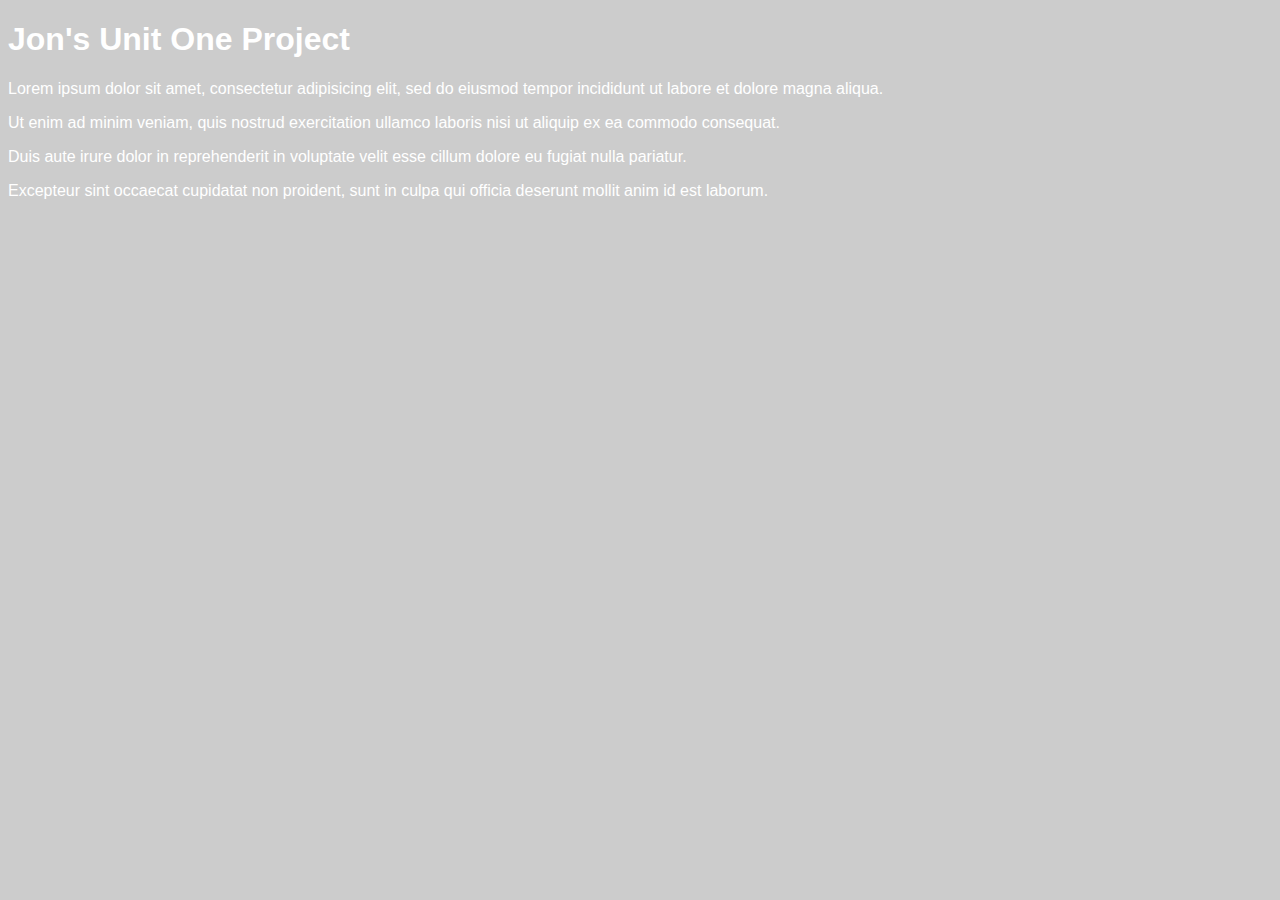
==== unit_1/index.html @ 75bc531a "Initial Upload" ====
<!DOCTYPE html>
<html>
	<head>
		<title>Jon Unit One Project</title>
		<link rel="stylesheet" type="text/css" href="css/style.css">
	</head>
	<body>
		<h1>Jon's Unit One Project</h1>
		<p>Lorem ipsum dolor sit amet, consectetur adipisicing elit, sed do eiusmod tempor incididunt ut labore et dolore magna aliqua.</p>

		<p>Ut enim ad minim veniam, quis nostrud exercitation ullamco laboris nisi ut aliquip ex ea commodo consequat.</p>

		<p>Duis aute irure dolor in reprehenderit in voluptate velit esse cillum dolore eu fugiat nulla pariatur.</p>

		<p>Excepteur sint occaecat cupidatat non proident, sunt in culpa qui officia deserunt mollit anim id est laborum.</p>
	</body>
</html>
---- unit_1/css/style.css ----
body {
	Color: white;
	background-color: #cccccc;
	font-family: Arial, sans-serif;
}
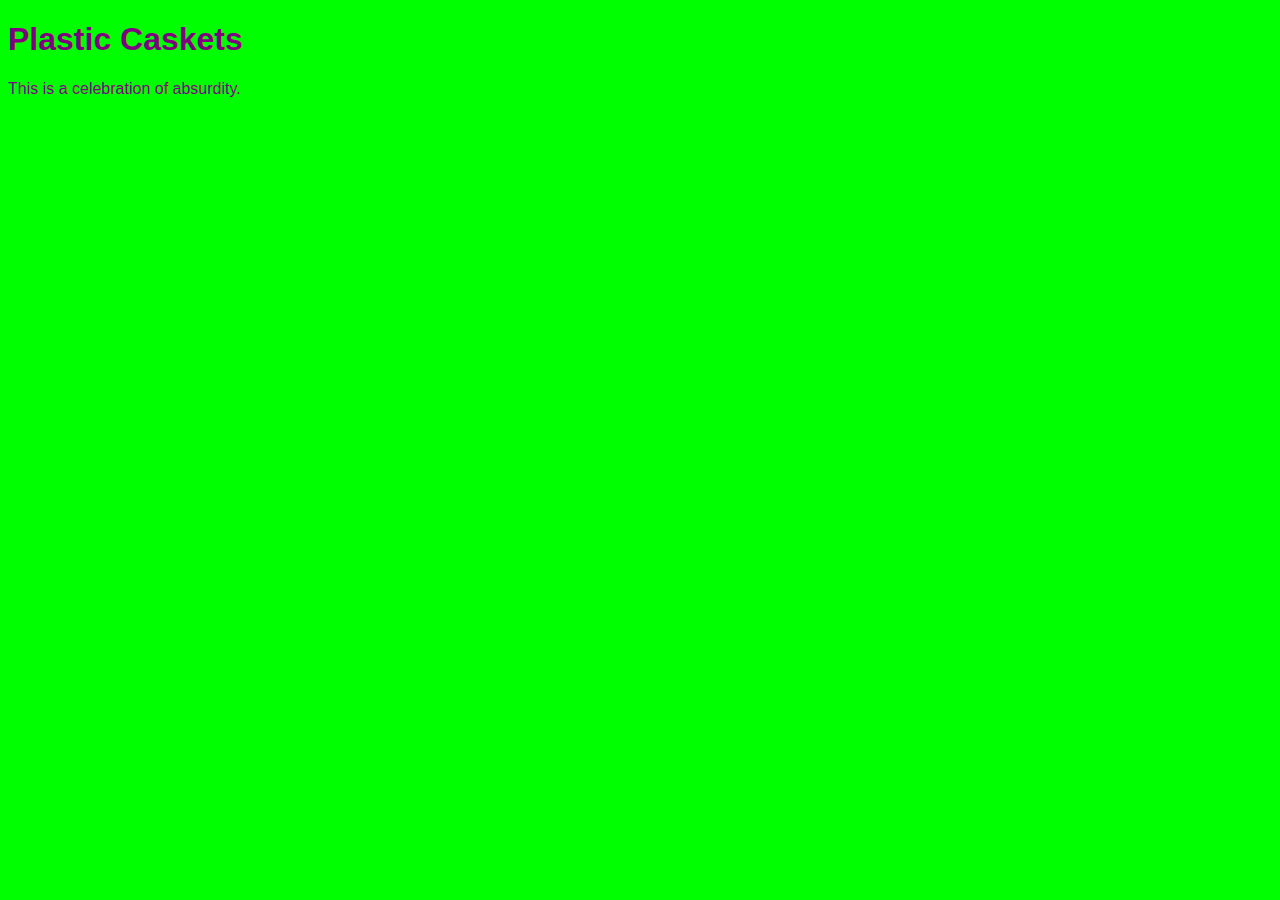
==== commit 81786cfe: "Project: Part1" ====
--- a/unit_1/index.html
+++ b/unit_1/index.html
@@ -1,17 +1,14 @@
 <!DOCTYPE html>
 <html>
+
 	<head>
-		<title>Jon Unit One Project</title>
+		<title>Plastic Caskets</title>
 		<link rel="stylesheet" type="text/css" href="css/style.css">
 	</head>
+
 	<body>
-		<h1>Jon's Unit One Project</h1>
-		<p>Lorem ipsum dolor sit amet, consectetur adipisicing elit, sed do eiusmod tempor incididunt ut labore et dolore magna aliqua.</p>
+		<h1>Plastic Caskets</h1>
+		<p>This is a celebration of absurdity.</p>
+	</body>
 
-		<p>Ut enim ad minim veniam, quis nostrud exercitation ullamco laboris nisi ut aliquip ex ea commodo consequat.</p>
-
-		<p>Duis aute irure dolor in reprehenderit in voluptate velit esse cillum dolore eu fugiat nulla pariatur.</p>
-
-		<p>Excepteur sint occaecat cupidatat non proident, sunt in culpa qui officia deserunt mollit anim id est laborum.</p>
-	</body>
 </html>--- a/unit_1/css/style.css
+++ b/unit_1/css/style.css
@@ -1,5 +1,8 @@
 body {
-	Color: white;
-	background-color: #cccccc;
-	font-family: Arial, sans-serif;
+	background-color: lime;
+	font-family: Arial, sans-serif;	
+}
+
+h1, p {
+	color: purple;
 }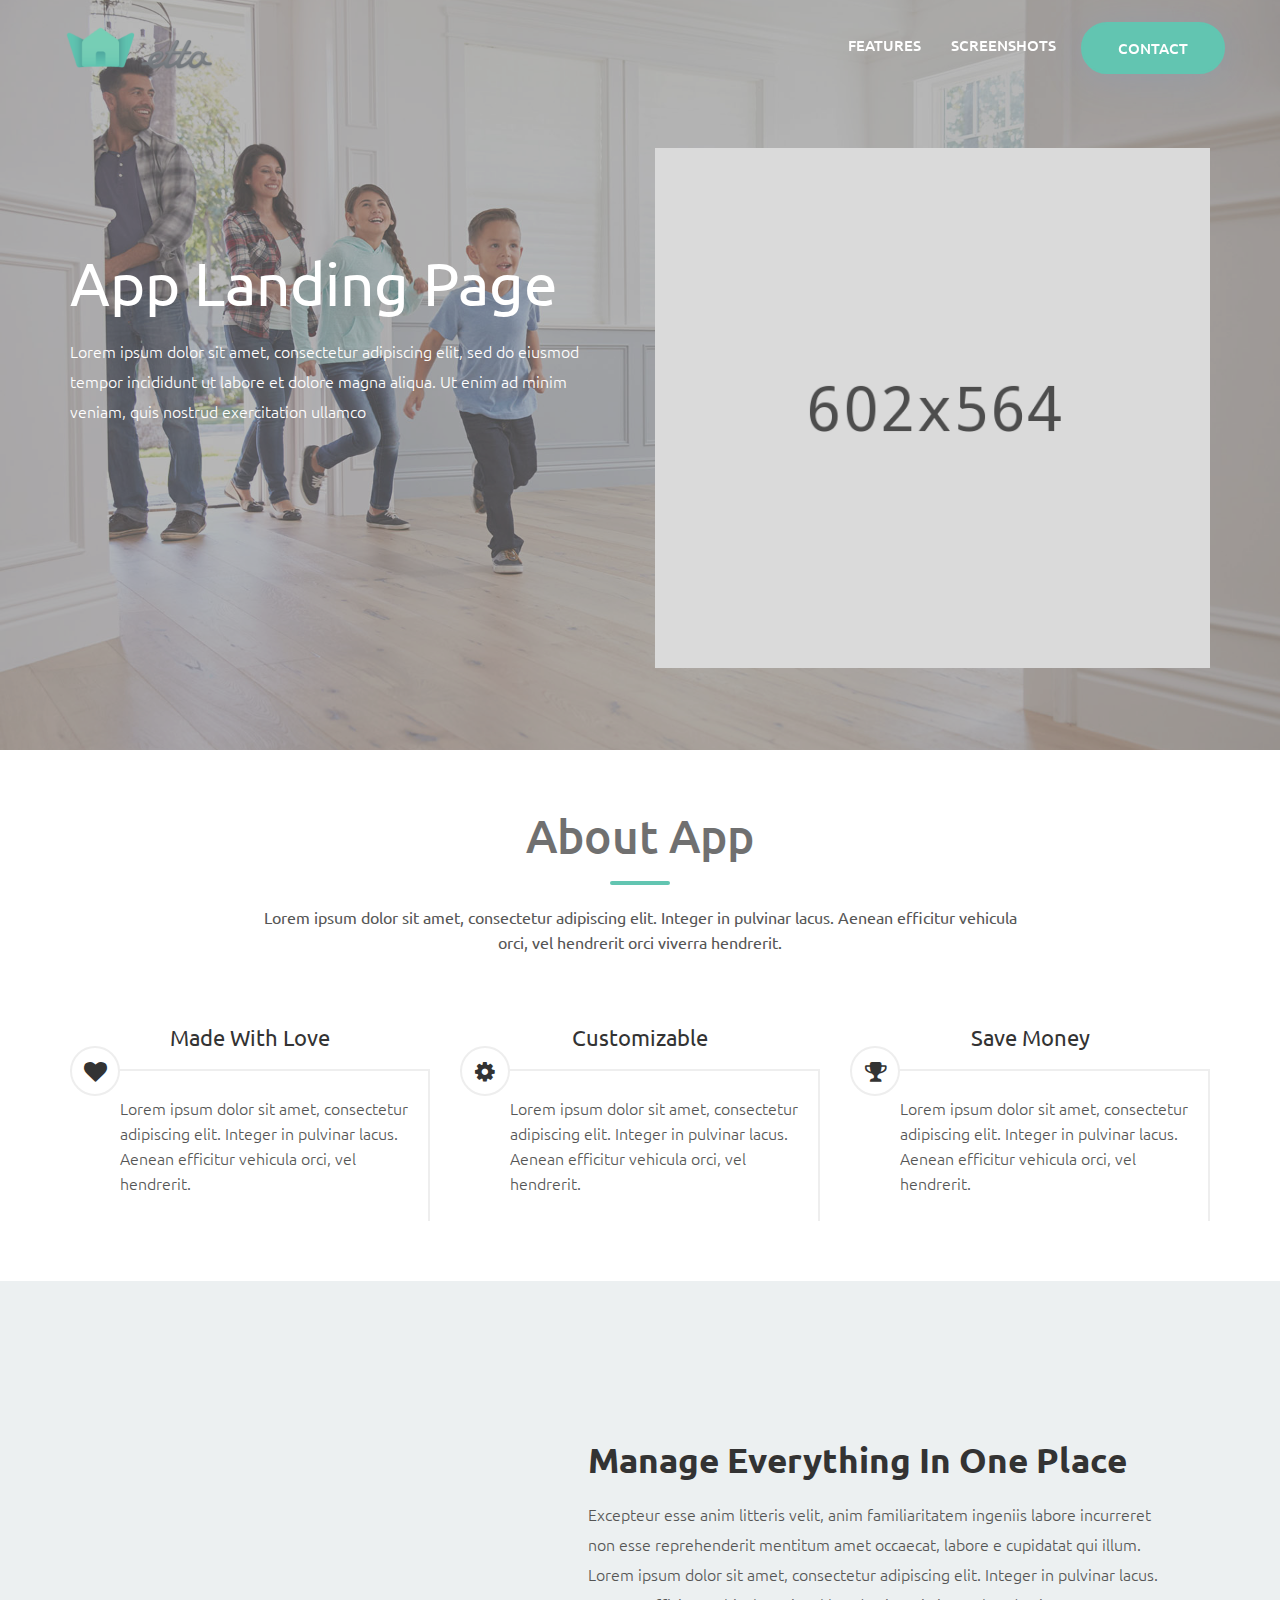
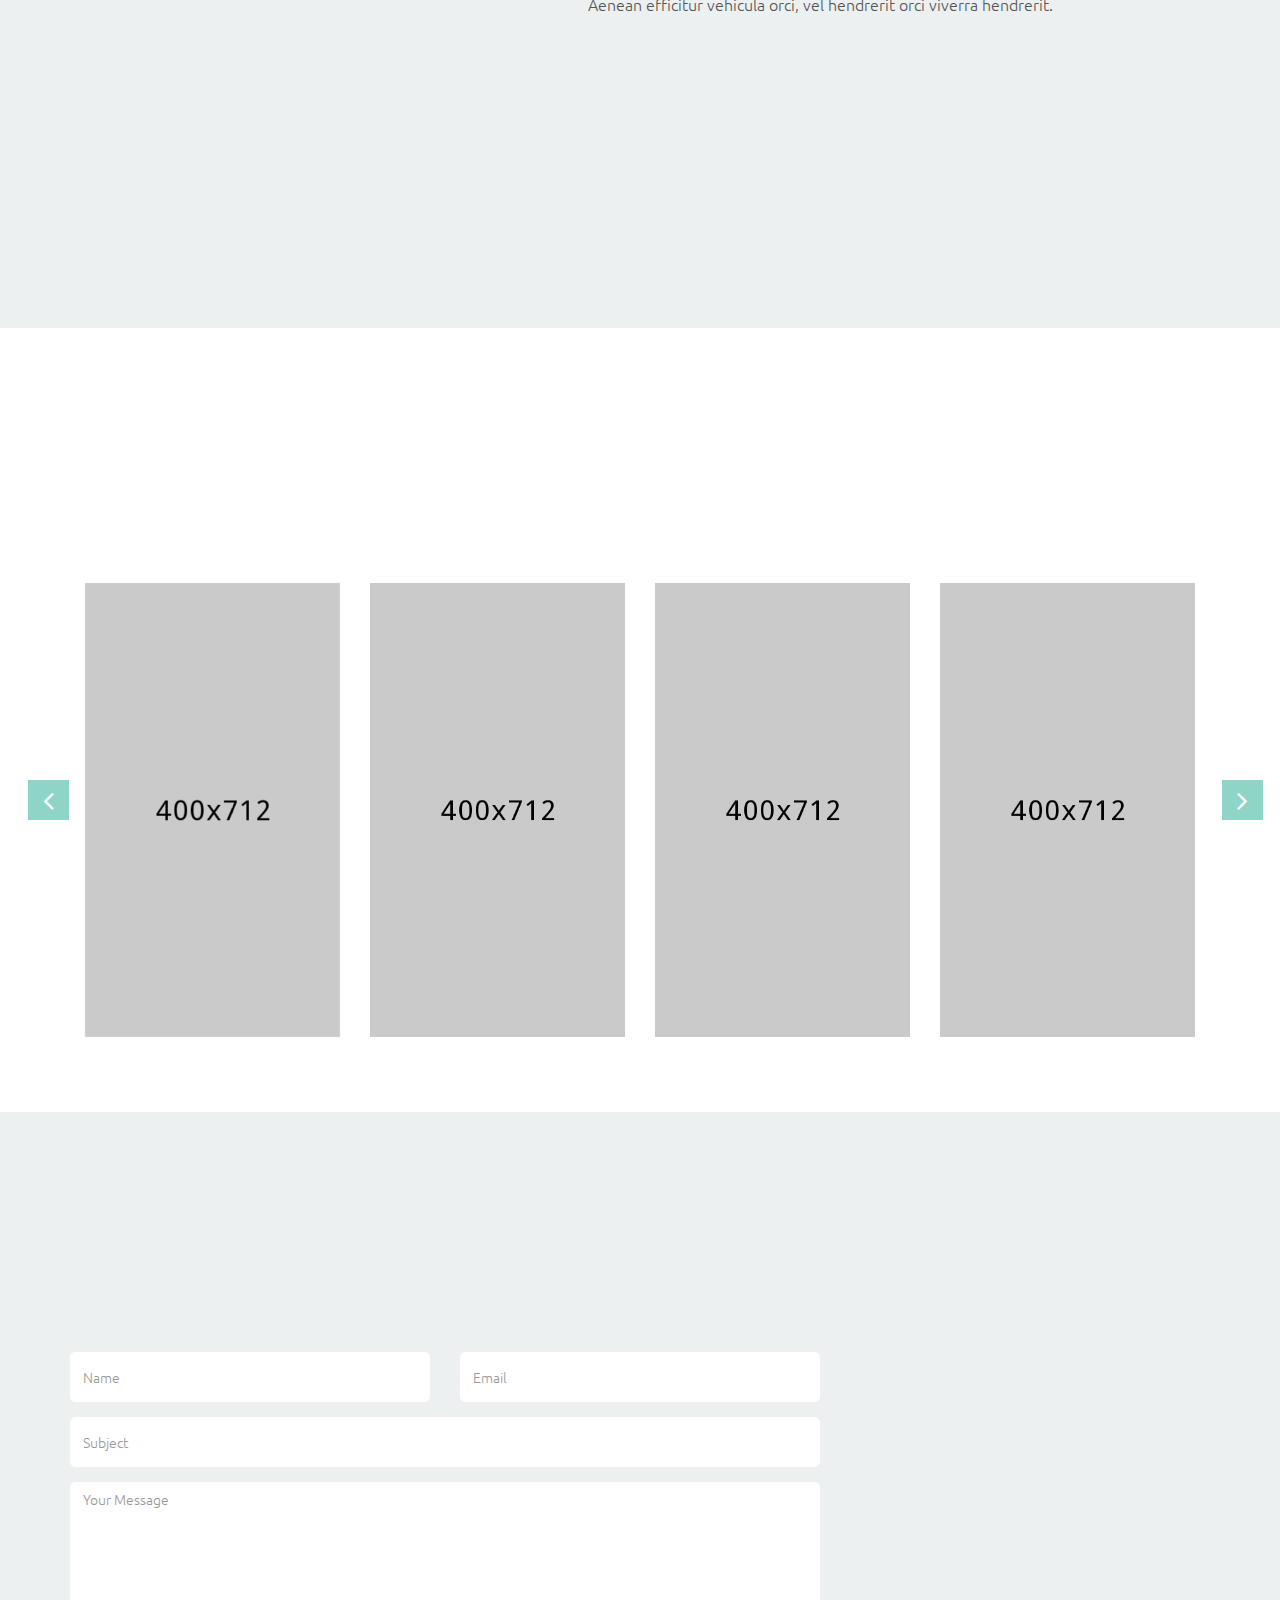
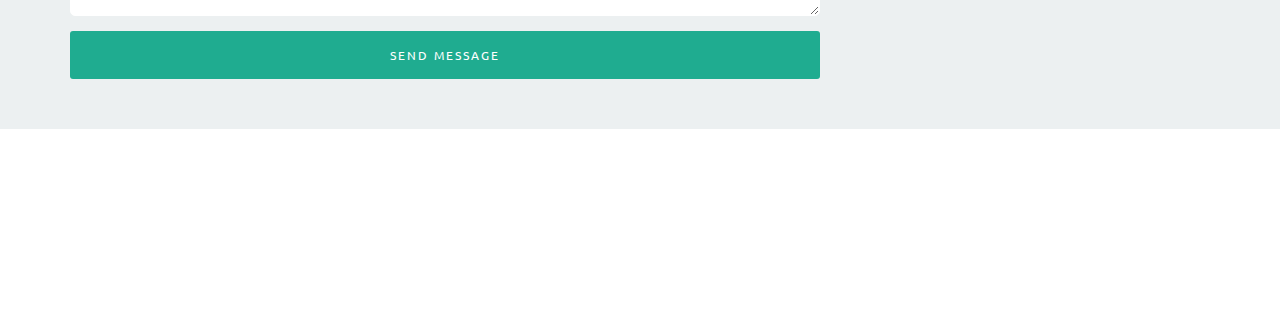
==== commit 45020257: "Etta Update to Unit 1" ====
--- a/unit_1/index.html
+++ b/unit_1/index.html
@@ -1,14 +1,280 @@
-<!DOCTYPE html>
-<html>
-
-	<head>
-		<title>Plastic Caskets</title>
-		<link rel="stylesheet" type="text/css" href="css/style.css">
-	</head>
-
-	<body>
-		<h1>Plastic Caskets</h1>
-		<p>This is a celebration of absurdity.</p>
-	</body>
-
+<!DOCTYPE html>
+<html lang="en">
+
+	<head>
+		<!-- Meta -->
+		<meta charset="utf-8">
+		<meta http-equiv="X-UA-Compatible" content="IE=edge">
+		<meta name="viewport" content="width=device-width, initial-scale=1"> 
+		<!-- The above 3 meta tags *must* come first in the head; any other head content must come *after* these tags -->
+		<!-- SITE TITLE -->
+		<title>Restart - Responsive App Landing Page</title>			
+		<!-- Latest Bootstrap min CSS -->
+		<link rel="stylesheet" href="assets/bootstrap/css/bootstrap.min.css">		
+		<!-- Google Font -->
+		<link href="https://fonts.googleapis.com/css?family=Ubuntu:400,400i,500,500i,700,700i" rel="stylesheet">
+		<!-- Font Awesome CSS -->
+		<link rel="stylesheet" href="assets/fonts/font-awesome.min.css">
+		<!--- owl carousel Css-->
+		<link rel="stylesheet" href="assets/owlcarousel/css/owl.carousel.css">
+		<link rel="stylesheet" href="assets/owlcarousel/css/owl.theme.css">	
+		<!-- MAGNIFIC CSS -->
+		<link rel="stylesheet" href="assets/css/magnific-popup.css">
+		<!-- animate CSS -->		
+		<link rel="stylesheet" href="assets/css/animate.css">
+		<!-- component CSS -->	
+		<link rel="stylesheet" href="assets/css/component.css">			
+		<!-- Style CSS -->
+		<link rel="stylesheet" href="assets/css/style.css">	
+		
+		<!-- HTML5 shim and Respond.js IE8 support of HTML5 elements and media queries -->
+		<!-- WARNING: Respond.js doesn't work if you view the page via file:// -->
+		<!--[if lt IE 9]>
+		  <script src="https://oss.maxcdn.com/html5shiv/3.7.2/html5shiv.min.js"></script>
+		  <script src="https://oss.maxcdn.com/respond/1.4.2/respond.min.js"></script>
+		<![endif]-->
+	</head>
+	
+    <body data-spy="scroll" data-offset="80">
+
+		<!-- START PRELOADER -->
+		<div class="preloader">
+			<div class="status">
+				<div class="status-mes"></div>
+			</div>
+		</div>
+		<!-- END PRELOADER -->
+		
+		<!-- START NAVBAR -->
+		<div class="navbar navbar-default navbar-fixed-top menu-top">
+			<div class="container">
+				<div class="navbar-header">
+					<button type="button" class="navbar-toggle" data-toggle="collapse" data-target=".navbar-collapse">
+						<span class="sr-only">Toggle navigation</span>
+						<span class="icon-bar"></span>
+						<span class="icon-bar"></span>
+						<span class="icon-bar"></span>
+					</button>
+					<a href="index.html" class="navbar-brand"><img src="assets/img/logo.png" alt="logo"></a>
+				</div>
+				<div class="navbar-collapse collapse">
+					<nav>
+						<ul class="nav navbar-nav navbar-right">
+							<li><a class="page-scroll" href="#feature">Features</a></li>						
+							<li><a class="page-scroll" href="#screenshots">Screenshots</a></li>												
+							<li><a class="page-scroll btn btn-default btn_download " href="#contact">Contact</a></li>
+						</ul>
+					</nav>
+				</div> 
+			</div><!--- END CONTAINER -->
+		</div> 
+		<!-- END NAVBAR -->	
+
+		<!-- START HOME -->
+		<section data-stellar-background-ratio="0.3" id="home" class="home_bg" style="background-image: url(assets/img/bg/home-bg1.png);  background-size:cover; background-position: center center">
+			<div class="container">
+				<div class="row">
+				 	<div class="col-md-6 col-sm-12 col-xs-12">
+						<div class="hero-text ">
+							<h2>App Landing Page </h2>
+							 <p>Lorem ipsum dolor sit amet, consectetur adipiscing elit, sed do eiusmod tempor incididunt ut labore et dolore magna aliqua. Ut enim ad minim veniam, quis nostrud exercitation ullamco</p>
+						</div> 
+					</div><!--- END COL -->
+					<div class="col-md-6 col-sm-12 col-xs-12 text-center">
+						<div class="hero-text-img">
+							<img src="assets/img/home-img.png" class="img-responsive" alt="" />
+						</div>
+				    </div><!--- END COL -->					
+				</div><!--- END ROW -->
+			</div><!--- END CONTAINER -->
+		</section>
+		<!-- END  HOME -->
+
+		<!-- START ABOUT -->
+		<section id="feature" class="about-content">
+			<div class="container">
+				<div class="row ">
+					<div class="section-title text-center wow zoomIn">
+						<h2>About App</h2>
+						<div class="line"></div>
+						<p class="about-title">Lorem ipsum dolor sit amet, consectetur adipiscing elit. Integer in pulvinar lacus. Aenean efficitur vehicula orci, vel hendrerit orci viverra hendrerit. </p>						
+					</div>
+					<div class="col-md-4 col-sm-4 col-xs-12">
+						<div class="aboutBox">
+							<h3 class="aboutBox-title">Made with Love</h3>
+							<div class="about-content">
+								<p class="box-description">
+									Lorem ipsum dolor sit amet, consectetur adipiscing elit. Integer in pulvinar lacus. Aenean efficitur vehicula orci, vel hendrerit. 
+								</p>
+								<div class="about-icon fa fa-heart"></div>
+							</div>
+						</div>
+					</div><!-- END COL-->
+					<div class="col-md-4 col-sm-4 col-xs-12">
+						<div class="aboutBox">
+							<h3 class="aboutBox-title">Customizable</h3>
+							<div class="about-content">
+								<p class="box-description">
+									Lorem ipsum dolor sit amet, consectetur adipiscing elit. Integer in pulvinar lacus. Aenean efficitur vehicula orci, vel hendrerit.
+								</p>
+								<div class="about-icon fa fa-cog"></div>
+							</div>
+						</div>
+					</div><!-- END COL-->
+					<div class="col-md-4 col-sm-4 col-xs-12">
+						<div class="aboutBox">
+							<h3 class="aboutBox-title">Save Money</h3>
+							<div class="about-content">
+								<p class="box-description">
+									Lorem ipsum dolor sit amet, consectetur adipiscing elit. Integer in pulvinar lacus. Aenean efficitur vehicula orci, vel hendrerit.
+								</p>
+								<div class="about-icon fa fa-trophy"></div>
+							</div>
+						</div>
+					</div><!-- END COL-->
+				</div><!-- END ROW-->
+			</div><!-- END CONTAINER-->
+		</section>
+		<!-- END ABOUT -->
+		
+		<!-- START FEATURED -->
+		<section class="feature section-padding ">
+			<div class="container">
+				<div class="row">
+					<div class="col-md-5 col-sm-5 col-xs-12 text-center">
+						<div class="single_feature_img">
+							<img class="img-responsive wow bounceIn" data-wow-delay=".6s" src="assets/img/feature-img.png" alt="">
+						</div>
+					</div><!-- END COL-->
+					<div class="col-md-7 col-sm-7 col-xs-12 no-padding">
+						<div class="single_feature">
+							<h1>Manage everything in one place</h1>
+							<p> Excepteur esse anim litteris velit, anim familiaritatem ingeniis labore incurreret non esse reprehenderit mentitum amet occaecat, labore e cupidatat qui illum. Lorem ipsum dolor sit amet, consectetur adipiscing elit. Integer in pulvinar lacus. Aenean efficitur vehicula orci, vel hendrerit orci viverra hendrerit.
+							</p>
+						</div>
+					</div><!-- END COL-->
+				</div><!-- END ROW-->
+			</div><!-- END CONTAINER-->
+		</section>
+		<!-- END FEATURED -->
+		
+		<!-- START APP SCREENSHOT  -->
+		<section id="screenshots" class="app-screenshot section-padding">
+			<div class="container">
+				<div class="row">
+					<div class="section-title text-center wow zoomIn">
+						<h2>Screenshots</h2>
+						<div class="line"></div>
+						<p>Our awesome app screenshot gallery here.</p>
+					</div>				
+					<div class="col-md-12">
+						<div class="s-slider">
+						  <div class="item"><img src="assets/img/screenshot/1.jpg" alt=""/></div>
+						  <div class="item"><img src="assets/img/screenshot/2.jpg" alt=""/></div>
+						  <div class="item"><img src="assets/img/screenshot/3.jpg" alt=""/></div>
+						  <div class="item"><img src="assets/img/screenshot/4.jpg" alt=""/></div>
+						  <div class="item"><img src="assets/img/screenshot/5.jpg" alt=""/></div>
+						  <div class="item"><img src="assets/img/screenshot/6.jpg" alt=""/></div>
+						  <div class="item"><img src="assets/img/screenshot/7.jpg" alt=""/></div>
+						  <div class="item"><img src="assets/img/screenshot/1.jpg" alt=""/></div>
+						</div>
+					</div><!--- END COL -->
+				</div><!--- END ROW -->			
+			</div><!--- END CONTAINER -->	
+		</section>
+		<!-- END APP SCREENSHOT -->
+		
+		<!-- START CONTACT FORM-->
+		<section id="contact" class="contact_area">
+			<div class="container">
+				<div class="row">
+					<div class="section-title text-center wow zoomIn">
+						<h2>Contact us</h2>
+						<div class="line"></div>
+						<p>If you have any question, get in touch here.</p>
+					</div>
+					<div class="col-md-8 col-sm-8 col-xs-12">
+						<div class="contact">
+							<form id="contact-form" method="post" enctype="multipart/form-data">
+								<div class="row">
+									<div class="form-group col-md-6">
+										<input type="text" name="name" class="form-control" id="first-name" placeholder="Name" required="required">
+									</div>
+									<div class="form-group col-md-6">
+										<input type="email" name="email" class="form-control" id="email" placeholder="Email" required="required">
+									</div>
+									<div class="form-group col-md-12">
+										<input type="text" name="subject" class="form-control" id="subject" placeholder="Subject" required="required">
+									</div>
+									<div class="form-group col-md-12">
+										<textarea rows="6" name="message" class="form-control" id="description" placeholder="Your Message" required="required"></textarea>
+									</div>
+									<div class="col-md-12">
+										<div class="actions">
+											<input type="submit" value="Send message" name="submit" id="submitButton" class="btn btn-lg btn-contact-bg" title="Submit Your Message!" />
+										</div>
+									</div>
+								</div>
+							</form>
+						</div>
+					</div><!--- END COL -->	
+					<div class="col-md-4 col-sm-4 col-xs-12">
+						<div class="contact_address">
+							<div class="single-address wow fadeInLeft">
+								<i class="fa fa-phone"></i>
+								<h4>Call Support</h4>
+								<p>(+1) 855 246 2717</p>
+							</div>
+							<div class="single-address wow fadeInLeft">
+								<i class="fa fa-envelope"></i>
+								<h4>Email Support</h4>
+								<p>support@commissionsinc.com</p>
+							</div>
+							
+							
+						</div>
+					</div><!-- END COL -->
+				</div><!--- END ROW -->				
+			</div><!--- END CONTAINER -->	
+		</section>
+		<!-- END CONTACT FORM -->
+		
+		<!-- START FOOTER -->
+		<div class="footer">
+			<div class="container">
+				<div class="row">					
+					<div class="col-md-12 col-sm-12 col-xs-12 text-center wow zoomIn">
+						<div class="footer_logo">
+							<a href="index.html"><img src="assets/img/logo.png" alt="logo"></a>
+						</div>
+						<div class="copyright">
+							<p>Copyright &copy; 2018 | CINC</p>
+						</div><!--- END FOOTER COPYRIGHT -->
+					</div><!--- END COL -->				
+				</div><!--- END ROW -->				
+			</div><!--- END CONTAINER -->
+		</div>
+		<!-- END FOOTER -->		
+		
+		<!-- Latest jQuery -->
+			<script src="assets/js/jquery-1.12.4.min.js"></script>
+		<!-- Latest compiled and minified Bootstrap -->
+			<script src="assets/bootstrap/js/bootstrap.min.js"></script>
+		<!-- modernizer JS -->		
+			<script src="assets/js/modernizr-2.8.3.min.js"></script>														
+		<!-- stellar js -->
+			<script src="assets/js/jquery.stellar.min.js"></script>				
+		<!-- owl-carousel min js  -->
+			<script src="assets/owlcarousel/js/owl.carousel.min.js"></script>
+		<!-- MAGNIFICANT JS -->
+			<script src="assets/js/jquery.magnific-popup.min.js"></script>	
+		<!-- scrolltopcontrol js -->
+			<script src="assets/js/scrolltopcontrol.js"></script>			
+		<!-- form-contact js -->
+			<script src="assets/js/form-contact.js"></script>	
+		<!-- WOW - Reveal Animations When You Scroll -->
+			<script src="assets/js/wow.min.js"></script>				
+		<!-- scripts js -->
+			<script src="assets/js/scripts.js"></script>
+    </body>
 </html>--- a/unit_1/assets/css/component.css
+++ b/unit_1/assets/css/component.css
@@ -0,0 +1,507 @@
+*,
+*:after,
+*:before {
+    -webkit-box-sizing: border-box;
+    -moz-box-sizing: border-box;
+    box-sizing: border-box;
+}
+
+body {
+    color: #fff;
+    font-family: 'Lato', Arial, sans-serif;
+    background: #d2d1d5;
+}
+
+.ms-wrapper {
+    position: relative;
+    margin: 0 auto 100px;
+    width: 100%;
+    max-width: 65em;
+    padding: 0 1em;
+}
+
+.ms-perspective {
+    position: relative;
+    margin: 0px auto;
+    width: 239.99952px;
+    height: 508px;
+    -webkit-perspective: 1200px;
+    -moz-perspective: 1200px;
+    perspective: 1200px;
+    -webkit-perspective-origin: 50% 0%;
+    -moz-perspective-origin: 50% 0%;
+    perspective-origin: 50% 0%;
+}
+
+.ms-device {
+    position: absolute;
+    width: 100%;
+    height: 100%;
+    -webkit-transition: -webkit-transform 0.7s ease-in-out;
+    -moz-transition: -moz-transform 0.7s ease-in-out;
+    transition: transform 0.7s ease-in-out;
+    -webkit-transform: rotateY(17deg) rotateX(10deg);
+    -moz-transform: rotateY(17deg) rotateX(10deg);
+    transform: rotateY(17deg) rotateX(10deg);
+}
+
+.ms-device,
+.ms-object,
+.ms-object > div,
+.ms-screens a {
+    -webkit-transform-style: preserve-3d;
+    -moz-transform-style: preserve-3d;
+    transform-style: preserve-3d;
+}
+
+.ms-object {
+    position: absolute;
+    width: 100%;
+    height: 100%;
+    -webkit-transition: -webkit-transform 0.4s;
+    -moz-transition: -moz-transform 0.4s;
+    transition: transform 0.4s;
+}
+
+.ms-object > div {
+    position: absolute;
+    display: block;
+    background: #f1f1f1;
+}
+
+.ms-front,
+.ms-back {
+    width: 239.99952px;
+    height: 508px;
+    border-radius: 34px;
+}
+
+.ms-top,
+.ms-bottom {
+    width: 30px;
+    height: 179.99952px;
+    -webkit-transform-origin: 50% 0;
+    -moz-transform-origin: 50% 0;
+    transform-origin: 50% 0;
+}
+
+.ms-left,
+.ms-right {
+    width: 30px;
+    height: 448px;
+}
+
+.ms-object .ms-front {
+    background: #f1f1f1 url(../images/iPhone5_front.png) no-repeat top left;
+    -webkit-background-size: 100% 100%;
+    -moz-background-size: 100% 100%;
+    background-size: 100% 100%;
+}
+
+.ms-front {
+    -webkit-transform: rotateY(0deg) translateZ(15px);
+    -moz-transform: rotateY(0deg) translateZ(15px);
+    transform: rotateY(0deg) translateZ(15px);
+}
+
+.ms-back {
+    -webkit-transform: rotateX(180deg) translateZ(15px);
+    -moz-transform: rotateX(180deg) translateZ(15px);
+    transform: rotateX(180deg) translateZ(15px);
+}
+
+.ms-right {
+    -webkit-transform: translateY(30px) rotateY(90deg) translateZ(224.99952px);
+    -moz-transform: translateY(30px) rotateY(90deg) translateZ(224.99952px);
+    transform: translateY(30px) rotateY(90deg) translateZ(224.99952px);
+}
+
+.ms-left {
+    -webkit-transform: translateY(30px) rotateY(-90deg) translateZ(15px);
+    -moz-transform: translateY(30px) rotateY(-90deg) translateZ(15px);
+    transform: translateY(30px) rotateY(-90deg) translateZ(15px);
+}
+
+.ms-top {
+    -webkit-transform: rotateZ(-90deg) translateY(15px) rotateY(90deg);
+    -moz-transform: rotateZ(-90deg) translateY(15px) rotateY(90deg);
+    transform: rotateZ(-90deg) translateY(15px) rotateY(90deg);
+}
+
+.ms-bottom {
+    -webkit-transform: rotateZ(-90deg) translateY(15px) rotateY(-90deg) translateZ(508px);
+    -moz-transform: rotateZ(-90deg) translateY(15px) rotateY(-90deg) translateZ(508px);
+    transform: rotateZ(-90deg) translateY(15px) rotateY(-90deg) translateZ(508px);
+}
+
+.ms-side:before,
+.ms-side:after {
+    position: absolute;
+    top: -25px;
+    left: 0;
+    width: 30px;
+    height: 23px;
+    background: #f1f1f1;
+    background: -webkitlinear-gradient(bottom, #f1f1f1 0%, #f5f5f5 100%);
+    background: -moz-linear-gradient(bottom, #f1f1f1 0%, #f5f5f5 100%);
+    background: linear-gradient(to top, #f1f1f1 0%, #f5f5f5 100%);
+    content: "";
+    -webkit-transform: rotateX(22.5deg) translateZ(-7px);
+    -moz-transform: rotateX(22.5deg) translateZ(-7px);
+    transform: rotateX(22.5deg) translateZ(-7px);
+}
+
+.ms-side:after {
+    top: 100%;
+    background: -webkit-linear-gradient(top, #f1f1f1 0%, #f5f5f5 100%);
+    background: -moz-linear-gradient(top, #f1f1f1 0%, #f5f5f5 100%);
+    background: linear-gradient(to bottom, #f1f1f1 0%, #f5f5f5 100%);
+    -webkit-transform: rotateX(-22.5deg) translateZ(-7px);
+    -moz-transform: rotateX(-22.5deg) translateZ(-7px);
+    transform: rotateX(-22.5deg) translateZ(-7px);
+}
+
+/* Screens */
+
+.ms-screens a {
+    -webkit-backface-visibility: hidden;
+    -moz-backface-visibility: hidden;
+    backface-visibility: hidden;
+}
+
+.ms-screens > a {
+    position: absolute;
+    width: 203.99959px;
+    height: 362.0008px;
+    top: 72.9996px;
+    left: 17.99996px;
+    outline: none;
+    display: block;
+    cursor: pointer;
+    opacity: 1;
+    -webkit-transition: -webkit-transform 0.7s, opacity 0.4s;
+    transition: -moz-transform 0.7s, opacity 0.4s;
+    transition: transform 0.7s, opacity 0.4s;
+    -webkit-transform: translateZ(16px);
+    -moz-transform: translateZ(16px);
+    transform: translateZ(16px);
+}
+
+.ms-screens > a::after {
+    content: '';
+    position: absolute;
+    width: 100%;
+    height: 100%;
+    background: rgba(0, 0, 0, 0.3);
+    opacity: 0;
+    -webkit-transition: opacity 0.3s;
+    -moz-transition: opacity 0.3s;
+    transition: opacity 0.3s;
+}
+
+.ms-label {
+    border: 3px solid #fff;
+    color: #fff;
+    position: absolute;
+    left: 100%;
+    margin-left: 18px;
+    width: 200px;
+    padding: 10px;
+    opacity: 0;
+    -webkit-transform: rotateX(0deg);
+    -moz-transform: rotateX(0deg);
+    transform: rotateX(0deg);
+    -webkit-transition: opacity 0.7s, -webkit-transform 0.7s;
+    -moz-transition: opacity 0.7s, -moz-transform 0.7s;
+    transition: opacity 0.7s, transform 0.7s;
+}
+
+.ms-screens > a:hover .ms-label {
+    border-color: #687fa7;
+    color: #687fa7;
+}
+
+.ms-label::after {
+    right: 100%;
+    border: solid transparent;
+    content: '';
+    height: 0;
+    width: 0;
+    position: absolute;
+    pointer-events: none;
+    border-color: transparent;
+    border-right-color: #d9382e;
+    border-width: 16px;
+    top: 50%;
+    margin-top: -16px;
+}
+
+.ms-label::after,
+.ms-label::before {
+    right: 100%;
+    border: solid transparent;
+    content: " ";
+    height: 0;
+    width: 0;
+    position: absolute;
+    pointer-events: none;
+}
+
+.ms-label::after {
+    border-color: transparent;
+    border-right-color: #d2d1d5;
+    border-width: 12px;
+    top: 50%;
+    margin-top: -12px;
+}
+
+.ms-label::before {
+    border-color: transparent;
+    border-right-color: #fff;
+    border-width: 16px;
+    top: 50%;
+    margin-top: -16px;
+}
+
+.ms-screens > a:hover .ms-label::before {
+    border-right-color: #687fa7
+}
+
+.ms-wrapper button {
+background: transparent none repeat scroll 0 0;
+border: 3px solid #f1f1f1;
+color: #333;
+font-size: 16px;
+font-weight: 700;
+left: 1em;
+letter-spacing: 1px;
+padding: 10px 20px;
+position: absolute;
+text-transform: uppercase;
+top: 1em;
+}
+
+.ms-wrapper button:hover {
+    border-color: #ff5f83;
+    color: #ff5f83;
+}
+
+/* class applied to rotate phone (common effects) */
+.ms-view-layers .ms-screens .ms-screen-1 {
+    -webkit-transform: translateZ(65px);
+    -moz-transform: translateZ(65px);
+    transform: translateZ(65px);
+    -webkit-transition-delay: 0.7s;
+    -moz-transition-delay: 0.7s;
+    transition-delay: 0.7s;
+    opacity: 0.9;
+}
+
+.ms-view-layers .ms-screens .ms-screen-2 {
+    -webkit-transform: translateZ(115px);
+    -moz-transform: translateZ(115px);
+    transform: translateZ(115px);
+    -webkit-transition-delay: 0.6s;
+    -moz-transition-delay: 0.6s;
+    transition-delay: 0.6s;
+    opacity: 0.9;
+}
+
+.ms-view-layers .ms-screens .ms-screen-3 {
+    -webkit-transform: translateZ(165px);
+    -moz-transform: translateZ(165px);
+    transform: translateZ(165px);
+    -webkit-transition-delay: 0.5s;
+    -moz-transition-delay: 0.5s;
+    transition-delay: 0.5s;
+    opacity: 0.9;
+}
+
+.ms-view-layers .ms-screens .ms-screen-4 {
+    -webkit-transform: translateZ(215px);
+    -moz-transform: translateZ(215px);
+    transform: translateZ(215px);
+    -webkit-transition-delay: 0.4s;
+    -moz-transition-delay: 0.4s;
+    transition-delay: 0.4s;
+    opacity: 0.9;
+}
+
+.ms-view-layers .ms-screens .ms-screen-5 {
+    -webkit-transform: translateZ(265px);
+    -moz-transform: translateZ(265px);
+    transform: translateZ(265px);
+    -webkit-transition-delay: 0.3s;
+    -moz-transition-delay: 0.3s;
+    transition-delay: 0.3s;
+    opacity: 0.9;
+}
+
+.ms-view-layers .ms-screens > a:hover::after {
+    opacity: 1
+}
+
+.ms-view-layers .ms-label {
+    opacity: 1;
+    -webkit-transform: rotateX(-90deg);
+    -moz-transform: rotateX(-90deg);
+    transform: rotateX(-90deg);
+}
+
+.ms-view-layers .ms-screen-1 .ms-label {
+    -webkit-transition-delay: 1.1s;
+    -moz-transition-delay: 1.1s;
+    transition-delay: 1.1s;
+}
+
+.ms-view-layers .ms-screen-2 .ms-label {
+    -webkit-transition-delay: 1s;
+    -moz-transition-delay: 1s;
+    transition-delay: 1s;
+}
+
+.ms-view-layers .ms-screen-3 .ms-label {
+    -webkit-transition-delay: 0.9s;
+    -moz-transition-delay: 0.9s;
+    transition-delay: 0.9s;
+}
+
+.ms-view-layers .ms-screen-4 .ms-label {
+    -webkit-transition-delay: 0.8s;
+    -moz-transition-delay: 0.8s;
+    transition-delay: 0.8s;
+}
+
+.ms-view-layers .ms-screen-5 .ms-label {
+    -webkit-transition-delay: 0.7s;
+    -moz-transition-delay: 0.7s;
+    transition-delay: 0.7s;
+}
+
+/* Effect 1 */
+.ms-effect-1.ms-view-layers .ms-device {
+    -webkit-transform: rotateY(50deg) rotateX(20deg) translateZ(-15px) translateZ(-224px);
+    -moz-transform: rotateY(50deg) rotateX(20deg) translateZ(-15px) translateZ(-224px);
+    transform: rotateY(50deg) rotateX(20deg) translateZ(-15px) translateZ(-224px);
+}
+
+.ms-effect-1 .ms-screens .ms-screen-1 {
+    background: url("../images/screen1_1.png") no-repeat center center
+}
+
+.ms-effect-1 .ms-screens .ms-screen-2 {
+    background: url("../images/screen1_2.png") no-repeat center center
+}
+
+.ms-effect-1 .ms-screens .ms-screen-3 {
+    background: url("../images/screen1_3.png") no-repeat center center
+}
+
+.ms-effect-1 .ms-screens .ms-screen-4 {
+    background: url("../images/screen1_4.png") no-repeat center center
+}
+
+.ms-effect-1 .ms-screens .ms-screen-5 {
+    background: url("../images/screen1_5.png") no-repeat center center
+}
+
+.ms-effect-1.ms-view-layers .ms-screens .ms-screen-1 {
+    -webkit-transform: translateZ(85px);
+    -moz-transform: translateZ(85px);
+    transform: translateZ(85px);
+}
+
+.ms-effect-1.ms-view-layers .ms-screens .ms-screen-2 {
+    -webkit-transform: translateZ(155px);
+    -moz-transform: translateZ(155px);
+    transform: translateZ(155px);
+}
+
+.ms-effect-1.ms-view-layers .ms-screens .ms-screen-3 {
+    -webkit-transform: translateZ(225px);
+    -moz-transform: translateZ(225px);
+    transform: translateZ(225px);
+}
+
+.ms-effect-1.ms-view-layers .ms-screens .ms-screen-4 {
+    -webkit-transform: translateZ(295px);
+    -moz-transform: translateZ(295px);
+    transform: translateZ(295px);
+}
+
+.ms-effect-1.ms-view-layers .ms-screens .ms-screen-5 {
+    -webkit-transform: translateZ(365px);
+    -moz-transform: translateZ(365px);
+    transform: translateZ(365px);
+}
+
+/* Effect 2 */
+.ms-effect-2 .ms-device {
+    -webkit-transform: rotateY(-17deg) rotateX(10deg);
+    -moz-transform: rotateY(-17deg) rotateX(10deg);
+    transform: rotateY(-17deg) rotateX(10deg);
+}
+
+.ms-effect-2.ms-view-layers .ms-device {
+    -webkit-transform: rotateX(90deg) rotateZ(-140deg) translateZ(-15px) translateZ(-97px);
+    -moz-transform: rotateX(90deg) rotateZ(-140deg) translateZ(-15px) translateZ(-97px);
+    transform: rotateX(90deg) rotateZ(-140deg) translateZ(-15px) translateZ(-97px);
+}
+
+.ms-effect-2 .ms-screens .ms-screen-1 {
+    background: url("../images/screen2_1.png") no-repeat center center
+}
+
+.ms-effect-2 .ms-screens .ms-screen-2 {
+    background: url("../images/screen2_2.png") no-repeat center center
+}
+
+.ms-effect-2 .ms-screens .ms-screen-3 {
+    background: url("../images/screen2_3.png") no-repeat center center
+}
+
+.ms-effect-2 .ms-screens .ms-screen-4 {
+    background: url("../images/screen2_4.png") no-repeat center center
+}
+
+.ms-effect-2 .ms-screens .ms-screen-5 {
+    background: url("../images/screen2_5.png") no-repeat center center
+}
+
+/* Effect 3 */
+.ms-effect-3.ms-view-layers .ms-device {
+    -webkit-transform: rotateY(-30deg) rotateX(90deg) translateZ(-15px) translateZ(-97px);
+    -moz-transform: rotateY(-30deg) rotateX(90deg) translateZ(-15px) translateZ(-97px);
+    transform: rotateY(-30deg) rotateX(90deg) translateZ(-15px) translateZ(-97px);
+}
+
+.ms-effect-3 .ms-screens .ms-screen-1 {
+    background: url("../images/screen1_1.png") no-repeat center center
+}
+
+.ms-effect-3 .ms-screens .ms-screen-2 {
+    background: url("../images/screen1_2.png") no-repeat center center
+}
+
+.ms-effect-3 .ms-screens .ms-screen-3 {
+    background: url("../images/screen1_3.png") no-repeat center center
+}
+
+.ms-effect-3 .ms-screens .ms-screen-4 {
+    background: url("../images/screen1_4.png") no-repeat center center
+}
+
+.ms-effect-3 .ms-screens .ms-screen-5 {
+    background: url("../images/screen1_5.png") no-repeat center center
+}
+
+@media screen and (max-width: 560px) { 
+  .ms-wrapper button {
+      position: relative;
+      margin: 0 auto;
+      left: auto;
+      top: auto;
+      display: block;
+      margin-bottom: 30px;
+  }
+}
--- a/unit_1/assets/css/style.css
+++ b/unit_1/assets/css/style.css
@@ -0,0 +1,1568 @@
+/*=============================================================
+    CSS INDEX
+    =============================
+    01. GENERAL STYLE (body, link color, section-title, preloader btn, overlay, section-padding etc)
+    02. BOOTSTRAP NAVIGATION OVERRIDES
+    03. START HOME DESIGN
+    04. START ABOUT US DESIGN
+    05. START FEATURE DESIGN
+    06. START AMAZING FEATURES DESIGN
+    07. START HOW IT WORKS DESIGN
+    08. START APP SCREENSHOT DESIGN
+    09. START OWN VIDEO DESIGN
+    10. START PRICING DESIGN
+    11. START TESTIMONIAL DESIGN
+    12. START DOWNLOAD DESIGN
+    13. START CUNTING DESIGN
+    14. START NEWSSITE DESIGN
+    15. START NEWSLETTER DESIGN
+    16. START CONTACT FORM & CONTACT ADDRESS DESIGN
+    17. START FOOTER DESIGN
+ *=============================================================*/
+  
+/*==========================*
+  01.START GENERAL STYLE
+ *=========================*/
+body {
+color: #555;
+font-family: 'Ubuntu', sans-serif;
+font-size: 16px;
+font-weight: 300;
+line-height: 30px;
+background:#fff;
+overflow-x:hidden;
+}
+html,
+body { height: 100% }
+h1,
+h2,
+h3,
+h4,
+h5,
+h6 {
+  letter-spacing: 0px;
+  margin-top: 0px; 
+  color: #333;
+  font-weight: 400;
+}
+a {
+text-decoration: none;
+transition: all 0.2s ease 0s;
+}
+a:hover {
+    color: #fff;
+    text-decoration: none;
+}
+a:focus {
+    outline: none;
+    text-decoration: none;
+}
+p {
+    margin-bottom: 0;
+}
+ul,
+li {
+    margin: 0;
+    padding: 0;
+}
+
+::-webkit-input-placeholder {
+  font-weight: 300;
+  font-family: 'Ubuntu', sans-serif; }
+
+:-moz-placeholder {
+  font-weight: 300;
+  font-family: 'Ubuntu', sans-serif; }
+
+::-moz-placeholder {
+  font-weight: 300;
+  font-family: 'Ubuntu', sans-serif; }
+
+:-ms-input-placeholder {
+  font-weight: 300;
+  font-family: 'Ubuntu', sans-serif; }
+fieldset {
+    border: 0 none;
+    margin: 0 auto;
+    padding: 0;
+}
+/*START PRELOADER DESIGN*/
+.preloader {
+    background: #fff;
+    bottom: 0;
+    left: 0;
+    position: fixed;
+    right: 0;
+    top: 0;
+    z-index: 99999;
+}
+
+.status-mes {
+    width: 80px;
+    height: 80px;
+    position: absolute;
+    top: 50%;
+    left: 50%;
+    margin: -40px 0 0 -40px;
+    font-size: 10px;
+    text-indent: -12345px;
+    border-top: 5px solid rgba(0, 0, 0, 0.08);
+    border-right: 5px solid rgba(0, 0, 0, 0.08);
+    border-bottom: 5px solid rgba(0, 0, 0, 0.08);
+    border-left: 5px solid #1fac90;
+    border-radius: 50%;
+    -webkit-animation: spinner 700ms infinite linear;
+    animation: spinner 700ms infinite linear;
+    z-index: 10000;
+}
+/*END PRELOADER DESIGN*/
+
+@-webkit-keyframes spinner {
+    0% {
+        -webkit-transform: rotate(0deg);
+        transform: rotate(0deg);
+    }
+    100% {
+        -webkit-transform: rotate(360deg);
+        transform: rotate(360deg);
+    }
+}
+
+@keyframes spinner {
+    0% {
+        -webkit-transform: rotate(0deg);
+        transform: rotate(0deg);
+    }
+    100% {
+        -webkit-transform: rotate(360deg);
+        transform: rotate(360deg);
+    }
+}
+.section-padding { padding: 60px 0 }
+.no-padding { padding: 0 }
+
+/* BTN START */
+.btn {
+background: #1fac90 none repeat scroll 0 0;
+border-radius: 5px;
+color: #fff;
+padding: 12px 35px;
+text-transform: capitalize;
+}
+.btn:hover{
+background: #333 none repeat scroll 0 0;
+color:#fff;
+}
+/* BTN END */
+
+/*START SCROLL TO TOP*/
+.topcontrol {
+background: #1fac90 none repeat scroll 0 0;
+border-radius: 30px;
+bottom: 5px;
+box-shadow: 0 1px 10px 0 rgba(0, 0, 0, 0.2);
+color: #fff;
+cursor: pointer;
+font-size: 30px;
+height: 50px;
+line-height: 47px;
+opacity: 1;
+position: fixed;
+right: 5px;
+text-align: center;
+transition: all 0.2s ease 0s;
+width: 50px;
+}
+.topcontrol:hover {
+    background: #333;
+    color: #fff;
+}
+/*END SCROLL TO TOP*/
+
+/*START SECTION TITLE DESIGN*/
+.section-title { margin-bottom: 60px }
+.section-title  h2 {
+font-size: 46px;
+font-weight: 500;
+margin-bottom: 0;
+margin-top: 0;
+position: relative;
+text-transform: capitalize;
+}
+.section-title p {
+font-weight: 400;
+line-height: 25px;
+position: relative;
+}
+.line{
+background: #1fac90 none repeat scroll 0 0;
+border-radius: 2px;
+display: block;
+height: 4px;
+margin: 20px auto;
+width: 60px;
+}
+@media only screen and (max-width:480px) { 
+.section-title  p{padding:0 15px}
+}
+/*END SECTION TITLE DESIGN*/
+/*==========================*
+  01.END GENERAL STYLE
+ *=========================*/
+
+/*==========================================*
+  02.START BOOTSTRAP NAVIGATION OVERRIDES
+ *==========================================*/
+.navbar-default {
+    border: none;
+    border-radius: 0;
+    margin-bottom: 0;
+    width: 100%;
+    padding: 20px 0;
+    background: none;
+    transition: all 0.4s ease-in-out;
+    -webkit-transition: all 0.4s ease-in-out;
+    -moz-transition: all 0.4s ease-in-out;
+    -o-transition: all 0.4s ease-in-out;
+    -ms-transition: all 0.4s ease-in-out;
+}
+.navbar-default .navbar-nav>.active>a,
+.navbar-default .navbar-nav>.active>a:hover,
+.navbar-default .navbar-nav>.active>a:focus {
+background-color: transparent;
+color: #1fac90 !important;
+}
+.navbar-default .navbar-nav>.open>a,
+.navbar-default .navbar-nav>.open>a:hover,
+.navbar-default .navbar-nav>.open>a:focus {
+    color: #171717 !important;
+    background-color: transparent;
+}
+.navbar-brand { padding: 0px }
+.navbar-brand img {
+    width: 150px;
+    margin-left: 10px;
+}
+@media only screen and (max-width:768px) { 
+  .navbar-brand img {
+  width: 110px;
+}
+}
+.navbar-default .navbar-collapse,
+.navbar-default .navbar-form { border-color: #fff }
+.menu-top li a {
+	color: #fff !important;
+	font-size: 15px;
+	text-transform: uppercase;
+	font-weight: 500;
+}
+.menu-top li a:hover { color: #1fac90 !important }
+@media only screen and (max-width:768px) { 
+    .navbar-default .navbar-nav > li > a {
+        margin-top: 10px;
+        padding: 5px;
+    }
+}
+@media only screen and (max-width:480px) { 
+    .menu-top { background-color: #fff }
+    .navbar-default .navbar-nav > li > a { color: #313131  !important }
+}
+.navbar-default.menu-shrink {
+background: #fff none repeat scroll 0 0;
+box-shadow: 0 5px 40px 0 rgba(42, 111, 199, 0.2);
+margin-top: 0;
+padding: 10px 0;
+width: 100%;
+}
+@media only screen and (max-width:480px) { 
+    .menu-top {
+        color: #fff !important;
+        margin-left: 0px;
+    }
+}
+.navbar-default.menu-shrink li a {color:#333 !important; }
+.navbar-default.menu-shrink li a:hover { color: #1fac90 !important; }
+.navbar-default .navbar-toggle { background: #fff none repeat scroll 0 0 }
+.navbar-default .navbar-toggle:hover,
+.navbar-default .navbar-toggle:focus { background-color: #fff }
+.navbar-default .navbar-toggle .icon-bar { background-color: #1fac90 }
+
+.btn_download{
+float: right;
+margin-left: 10px;
+margin-top: 2px;
+}
+@media only screen and (max-width:480px) { 
+.btn_download {
+float: none;
+margin-left: 3px;
+}
+}
+.btn_download {
+background: #1fac90 none repeat scroll 0 0;
+border: 2px solid #1fac90;
+border-radius: 30px;
+color: #fff;
+font-weight: 500;
+padding:14px 35px!important;
+text-transform: uppercase;
+box-shadow:0 5px 40px 0 rgba(42, 111, 199, 0.2);
+}
+.btn_download:hover{
+background:#fff!important;
+border: 2px solid #fff!important;
+color:#fff!important;
+}
+.navbar-default.menu-shrink li a.btn_download {
+background: #1fac90 none repeat scroll 0 0!important; 
+border: 2px solid #1fac90!important;
+color:#fff !important; }
+
+.navbar-default.menu-shrink li a.btn_download:hover { color:#333 !important; }
+@media only screen and (max-width:480px) { 
+    .navbar-default .navbar-nav > li > a.btn_download{color:#333  !important }
+    .navbar-default .navbar-nav > li > a.btn_download:hover{color:#333  !important }
+}
+/*==========================================*
+  02.END BOOTSTRAP NAVIGATION OVERRIDES
+ *==========================================*/
+ 
+/*========================* 
+  03.START HOME DESIGN
+ *=======================*/
+ #particles-js {
+    position: absolute;
+    width: 100%;
+    height: 100%;
+    top: 0;
+}
+
+.home_bg {
+	
+    height: 750px;
+    position: relative;
+}
+@media only screen and (max-width:768px) { 
+.home_bg {height: 1180px ;}
+}
+
+@media only screen and (max-width:480px) { 
+.home_bg {height: 1000px ;}
+}
+
+@media only screen and (max-width:375px) { 
+.home_bg {height: 970px;}
+}
+@media only screen and (max-width:360px) { 
+.home_bg {height: 950px;}
+}
+@media only screen and (max-width:320px) { 
+.home_bg {height: 930px;}
+}
+.home_bg:before {
+    background: rgba(0, 0, 0, 0.4);
+    content: "";
+    height: 100%;
+    filter: alpha(opacity=80);
+    position: absolute;
+    width: 100%;
+}
+
+
+.hero-text {
+	margin-top: 0;
+}
+@media only screen and (max-width:768px) { 
+.hero-text {
+margin-top: 70px ;
+text-align: center;
+}
+}
+@media only screen and (max-width:480px) { 
+.hero-text {
+margin-top: 20px;
+
+}
+}
+@media only screen and (max-width:375px) { 
+.hero-text {
+margin-top: 10px ;
+
+}
+}
+@media only screen and (max-width:360px) { 
+.hero-text {
+margin-top: 0px;
+
+}
+}
+
+.hero-text h2 {
+color: #fff;
+font-size: 60px;
+padding-top: 250px;
+text-transform: capitalize;
+}
+@media only screen and (max-width:768px) { 
+.hero-text h2 {
+font-size: 50px;
+line-height: 56px;
+padding-top:150px;
+}
+}
+@media only screen and (max-width:480px) { 
+    .hero-text h2 {
+		font-size: 50px;
+        line-height: 55px;
+    }
+}
+@media only screen and (max-width:414px) { 
+    .hero-text h2 {
+		font-size: 45px;
+        line-height: 50px;
+    }
+}
+@media only screen and (max-width:375px) { 
+    .hero-text h2 {
+        font-size: 40px;
+		line-height: 45px;
+    }
+}
+@media only screen and (max-width:320px) { 
+    .hero-text h2 {
+       font-size: 35px;
+	   line-height: 40px;
+	}
+}
+.hero-text p {
+color: #fff;
+margin-top:20px;
+}
+
+.home_btn{
+margin-left: -10px;
+margin-top: 30px;
+}
+.home_btn a {
+background: transparent none repeat scroll 0 0;
+border: 2px solid #fff;
+border-radius: 50px;
+color: #fff;
+display: inline-block;
+margin: 0 10px 15px;
+padding: 12px 40px;
+transition: all 0.3s ease 0s;
+}
+.home_btn a:hover{
+background:#fff;color:#333;
+}
+.home_btn a i{
+font-size: 20px;
+margin-right: 5px;
+vertical-align: middle;
+}
+
+.app-btn {
+background: rgba(0, 0, 0, 0) none repeat scroll 0 0 !important;
+border: 2px solid #1fac90 !important;
+color: #fff !important;
+margin-right: 20px;
+transition: all 0.3s ease 0s;
+}
+@media only screen and (max-width:414px) { 
+    .app-btn {
+	margin-bottom:30px;
+	margin-right: 0;
+}
+}
+.app-btn:hover{
+background: rgba(0, 0, 0, 0) none repeat scroll 0 0 !important;
+border: 2px solid #fff !important;
+color:#fff !important;
+}
+
+.hero-text-img {
+    padding-top: 148px;
+}
+.hero-text-img img {
+  
+}
+@media only screen and (max-width:768px) { 
+.hero-text-img{padding-top: 45px; }
+}
+@media only screen and (max-width:480px) { 
+.hero-text-img img {width: 100%;}
+}
+@media only screen and (max-width:320px) { 
+.hero-text-img{padding-top: 40px; }
+}
+
+/*========================* 
+  03.END HOME DESIGN
+ *=======================*/
+
+/*============================*
+  04.START ABOUT US DESIGN
+ *==========================*/
+ .about-content {
+padding-bottom: 60px;
+padding-top: 60px;
+}
+ .about-title {
+  margin: 0 auto;
+  width: 65%;
+}
+.aboutBox{ margin-top: 10px; }
+@media only screen and (max-width:990px){
+    .aboutBox{ margin-bottom: 30px; }
+}
+.aboutBox .aboutBox-title{
+font-size: 22px;
+margin: 0 0 20px;
+text-align: center;
+text-transform: capitalize;
+}
+.aboutBox .about-content{
+    padding: 25px 20px 25px 50px;
+    border-top: 2px solid #eee;
+    border-right: 2px solid #eee;
+    position: relative;
+    transition: all 0.3s ease 0s;
+}
+.aboutBox:hover .about-content{
+    border-top-color: #1fac90;
+    border-right-color: #1fac90;
+}
+.aboutBox .about-content:before{
+    content: "";
+    width: 0;
+    height: 2px;
+    background: #eee;
+    position: absolute;
+    bottom: 0;
+    right: 0;
+    transition: all 0.3s ease 0s;
+}
+.aboutBox:hover .about-content:before{
+    width: 50%;
+    background: #1fac90;
+}
+.aboutBox .box-description{
+line-height: 25px;
+margin: 0;
+padding: 0;
+}
+.aboutBox .about-icon{
+background: #fff none repeat scroll 0 0;
+border: 2px solid #eee;
+border-radius: 50%;
+color: #333;
+font-size: 23px;
+height: 50px;
+left: 0;
+line-height: 47px;
+position: absolute;
+text-align: center;
+top: -25px;
+transition: all 0.3s ease 0s;
+width: 50px;
+}
+.aboutBox:hover .about-icon{
+    border-color: #1fac90;
+    color: #1fac90;
+}
+
+/*============================*
+  04.END ABOUT US DESIGN
+ *==========================*/
+ 
+/*==========================*
+  05.START FEATURE DESIGN
+ *==========================*/
+.feature {
+background: #ecf0f1 none repeat scroll 0 0;
+}
+.single_feature_img{text-align: center;}
+@media only screen and (max-width:480px){
+    .single_feature_img{ margin-bottom: 60px; }
+}
+.single_feature_img img {
+display: inline-block;;
+}
+.single_feature {
+padding: 100px 45px 0;
+	
+}
+@media only screen and (max-width:768px) { 
+.single_feature {padding:0 20px;}
+}
+@media only screen and (max-width:480px) { 
+.single_feature {text-align:center;}
+}
+.single_feature h2{
+color: #666;
+font-size: 40px;
+font-weight: 500;
+} 
+.single_feature h1 {
+color: #333;
+font-size: 35px;
+font-weight: 700;
+text-transform: capitalize;
+}
+@media only screen and (max-width:768px) { 
+.single_feature h3{
+font-size: 28px;
+line-height: 40px;
+margin-bottom: -20px;
+}
+}
+@media only screen and (max-width:480px) { 
+.single_feature h3{
+font-size: 25px;
+margin-top: 40px;
+}
+}
+@media only screen and (max-width:414px) { 
+.single_feature h3{font-size: 21px;}
+}
+@media only screen and (max-width:375px) { 
+.single_feature h3{font-size: 25px;}
+}
+@media only screen and (max-width:360px) { 
+.single_feature h3{font-size: 25px;}
+}
+@media only screen and (max-width:320px) { 
+.single_feature h3{font-size: 22px;}
+}
+.single_feature p{
+margin-top:20px;
+margin-bottom:30px;
+
+}
+.single_feature i {
+	color: #fc5004;
+	margin-right: 10px;
+}
+
+/*==========================*
+  05.END FEATURE DESIGN
+ *==========================*/
+ 
+/*===================================*
+  06.START AMAZING FEATURES DESIGN
+ *====================================*/
+.amazing_feature{
+padding-top:60px;
+padding-bottom:30px;
+}
+.serviceBox{
+border: 1px solid #eee;
+margin-bottom: 30px;
+margin-left: 40px;
+padding: 30px 30px 30px 60px;
+position: relative;
+transition: all 0.3s ease 0s;
+}
+.serviceBox:hover{ background: #1fac90; }
+.serviceBox .service-icon{
+background: #1fac90 none repeat scroll 0 0;
+bottom: 0;
+color: #fff;
+font-size: 30px;
+height: 60px;
+left: -30px;
+line-height: 60px;
+margin: auto 0;
+position: absolute;
+text-align: center;
+top: 0;
+transform: rotate(45deg);
+transition: all 0.3s ease 0s;
+width: 60px;
+}
+.serviceBox:hover .service-icon{
+    color: #fff;
+    background: #1fac90;
+}
+.serviceBox .service-icon i{
+transform: rotate(-45deg);
+color:#fff;
+ }
+.serviceBox .service-icon:after{
+border: 1px solid #1fac90;
+content: "";
+height: 63px;
+left: -4px;
+position: absolute;
+top: -4px;
+transition: all 0.3s ease 0s;
+width: 63px;
+}
+.serviceBox:hover .service-icon:after{ top: 1px; }
+.serviceBox .title{
+color: #333;
+font-size: 20px;
+font-weight: 500;
+margin: 0 0 15px;
+text-transform: capitalize;
+}
+.serviceBox:hover .title{color:#fff;}
+.serviceBox .description{
+color: #676666;
+line-height: 25px;
+margin-bottom: 0;
+position: relative;
+transition: all 0.3s ease 0s;
+}
+.serviceBox:hover .description{color:#fff;}
+@media only screen and (max-width:990px){
+    .serviceBox{ margin-bottom: 30px; }
+}
+
+/*===================================*
+  06.END AMAZING FEATURES DESIGN
+ *====================================*/
+
+/*===============================*
+  07.START HOW IT WORKS DESIGN
+ *================================*/
+.work_action {
+background: #1fac90 none repeat scroll 0 0;
+padding: 100px 0;
+}
+@media only screen and (max-width:768px) { 
+	.work_action_text {text-align: center;}
+}
+
+.work_action_text h2 {
+color: #fff;
+font-size: 50px;
+font-weight: 500;
+margin-bottom: 20px;
+margin-top: 0;
+}
+.work_action_text p {
+  color: #fff;
+  font-size: 20px;
+}
+@media only screen and (max-width:768px) { 
+	.work_action_btn {text-align: center;}
+}
+.btn_action {
+background: #fff none repeat scroll 0 0;
+border-radius: 500px;
+color: #333;
+float: right;
+margin-top: 20px;
+padding: 16px 60px;
+letter-spacing: 1px;
+}
+@media only screen and (max-width:768px) { 
+	.btn_action {
+	float:none;
+	margin-top:40px;
+}
+}
+
+/*===============================*
+  07.END HOW IT WORKS DESIGN
+ *================================*/
+
+/*===================================*
+  08.START APP SCREENSHOT DESIGN
+ *==================================*/
+.app-screenshot {
+	background: #fff none repeat scroll 0 0;
+}
+.s-slider .item { margin: 15px }
+.s-slider .item img {
+    display: block;
+    width: 100%;
+    height: auto;
+}
+.owl-theme .owl-controls{
+    width: 100%;
+    height: 50px;
+    opacity: 1;
+    position: absolute;
+    top: 38%;
+}
+.owl-theme .owl-controls .owl-buttons div{
+    width: 50px;
+    height: 50px;
+    line-height: 40px;
+    border-radius: 0;
+    background: transparent;
+}
+
+.owl-prev{
+    position: absolute;
+    left: -5%;
+}
+.owl-next{
+    position: absolute;
+    right: -5%;
+}
+.owl-prev:after,
+.owl-next:after{
+background: #1fac90 none repeat scroll 0 0;
+color: #fff;
+content: "";
+font-family: "FontAwesome";
+font-size: 30px;
+opacity: 1;
+padding: 5px 15px;
+}
+.owl-next:after{ content: "\f105"; }
+
+/*===================================*
+  08.END APP SCREENSHOT DESIGN
+ *==================================*/
+
+/*============================*
+  09.START OWN VIDEO DESIGN
+ *============================*/
+.own-video {
+	padding: 80px 0;
+	position: relative;
+	
+}
+.own-video:before {
+    background: rgba(0, 0, 0, 0.5);
+    content: "";
+    height: 100%;
+    left: 0;
+    -ms-filter: "progid:DXImageTransform.Microsoft.Alpha(Opacity=80)";
+    position: absolute;
+    top: 0;
+    width: 100%;
+}
+.video-play {
+	display: inline-block;
+	position: relative;
+}
+.own-video h3 {
+color: #1fac90;
+font-size: 60px;
+font-weight: 700;
+margin-bottom: 30px;
+margin-top: 0;
+position: relative;
+text-transform: capitalize;
+}
+.video-play img {
+ width: 100px;
+}
+.own-video p {
+color: #fff;
+font-size: 25px;
+margin-top: 20px;
+position: relative;
+}
+@media only screen and (max-width:480px) { 
+    .own-video h3 { font-size: 40px }
+	.own-video p{font-size: 22px }
+}
+@media only screen and (max-width:414px) { 
+    .own-video h3 { font-size: 35px }
+	.own-video p{font-size: 20px }
+}
+@media only screen and (max-width:375px) { 
+    .own-video h3 { font-size: 32px }
+	.own-video p{font-size: 19px }
+}
+@media only screen and (max-width:360px) { 
+    .own-video h3 { font-size: 30px }
+	.own-video p{font-size: 17px }
+}
+@media only screen and (max-width:320px) { 
+    .own-video h3 { font-size: 28px }
+	.own-video p{font-size: 16px }
+}
+/*============================*
+  09.END OWN VIDEO DESIGN
+ *============================*/
+
+/*==========================*
+  10.START PRICING DESIGN
+ *============================*/
+.our_pricing {
+	padding-top: 60px;
+	padding-bottom: 30px;
+}
+.pricingTable{
+border: 1px solid #eee;
+margin-bottom: 30px;
+padding: 60px 0;
+text-align: center;
+transition: all 0.3s ease 0s;
+}
+.pricingTable:hover {
+ box-shadow: 0 5px 40px 0 rgba(42, 111, 199, 0.2);
+}
+.pricingTable .price-value{
+color: #333;
+font-size: 60px;
+font-weight: 600;
+margin-bottom: 30px;
+}
+.pricingTable .month{
+display: block;
+font-size: 18px;
+font-weight: normal;
+margin-top: 30px;
+text-transform: uppercase;
+}
+.pricingTable .title{
+    display: inline-block;
+    padding: 15px 40px;
+    margin: 0 0 20px 0;
+    background: #1fac90;
+    font-size: 20px;
+    color: #fff;
+    text-transform: capitalize;
+    letter-spacing: 1px;
+    position: relative;
+    transition: all 0.3s ease 0s;
+}
+.pricingTable:hover .title{
+    background: #333;
+    color: #fff;
+}
+.pricingTable .title:before,
+.pricingTable .title:after{
+    content: "";
+    border-right: 26px solid #1fac90;
+    border-top: 26px solid transparent;
+    border-bottom: 26px solid transparent;
+    position: absolute;
+    top: 0;
+    left: -26px;
+    transition: all 0.3s ease 0s;
+}
+.pricingTable .title:after{
+    border-right: none;
+    border-left: 26px solid #1fac90;
+    left: auto;
+    right: -26px;
+}
+.pricingTable:hover .title:before{ border-right-color: #333; }
+.pricingTable:hover .title:after{ border-left-color: #333; }
+.pricingTable .pricing-content{
+    padding: 0;
+    margin: 0 0 25px 0;
+    list-style: none;
+}
+.pricingTable .pricing-content li{
+    font-size: 17px;
+    line-height: 40px;
+}
+.pricingTable .pricingTable-signup{
+background: #1fac90 none repeat scroll 0 0;
+color: #fff;
+display: inline-block;
+font-size: 17px;
+font-weight: 700;
+letter-spacing: 1px;
+padding: 7px 30px;
+position: relative;
+text-transform: uppercase;
+transition: all 0.3s ease 0s;
+}
+.pricingTable:hover .pricingTable-signup{
+    background: #333;
+    color: #fff;
+}
+.pricingTable .pricingTable-signup:before,
+.pricingTable .pricingTable-signup:after{
+    content: "";
+    position: absolute;
+    top: 0;
+    left: 0;
+    bottom: 0;
+    right: 0;
+    transition: all 0.5s ease 0s;
+}
+.pricingTable .pricingTable-signup:hover:before{
+    background: rgba(255, 255, 255, 0.7);
+    left: 60%;
+    right: 60%;
+    z-index: 1;
+}
+.pricingTable .pricingTable-signup:hover:after{
+    background: rgba(255, 255, 255, 0.7);
+    top: 60%;
+    bottom: 60%;
+}
+.pricing_active{
+border: 1px solid #1fac90;
+}
+@media only screen and (max-width: 990px){
+    .pricingTable{ margin-bottom: 30px; }
+}
+/*==========================*
+  10.END PRICING DESIGN
+ *============================*/
+
+/*===============================*
+  11.START TESTIMONIAL DESIGN
+ *=============================*/
+.our_testimonial{background:url(../img/bg/testimonial-bg.jpg); position: relative;}
+.our_testimonial:before {
+    background: rgba(0, 0, 0, 0.5);
+    content: "";
+    height: 100%;
+    left: 0;
+    -ms-filter: "progid:DXImageTransform.Microsoft.Alpha(Opacity=80)";
+    position: absolute;
+    top: 0;
+    width: 100%;
+}
+.testimonial{
+    padding: 70px 30px 50px;
+    margin: 50px 30px 30px;
+    position: relative;
+}
+@media only screen and (max-width: 414px){
+    .testimonial{ padding: 70px 10px 30px; }
+}
+.testimonial .pic{
+    width: 100px;
+    height: 100px;
+    border-radius: 50%;
+    border: 5px solid #1fac90;
+    overflow: hidden;
+    margin: 0 auto;
+    position: absolute;
+    top: -50px;
+    left: 0;
+    right: 0;
+}
+.testimonial .pic img{
+    width: 100%;
+    height: auto;
+}
+.testimonial .title {
+  text-align: center;
+}
+.testimonial .title h3{
+color: #1fac90;
+display: inline-block;
+font-size: 20px;
+font-weight: 700;
+letter-spacing: 1px;
+margin: 0 349px 20px;
+text-transform: uppercase;
+}
+@media only screen and (max-width: 768px){
+	.testimonial .title h3{margin: 20px 0; }
+}
+@media only screen and (max-width: 414px){
+	.testimonial .title{ font-size: 12px; }
+    .testimonial .post{ font-size: 11px; }
+}
+.testimonial .post{
+	color: #fff;
+    font-size: 15px;
+}
+@media only screen and (max-width: 414px){
+	.testimonial .post{ display:inline-block; }
+}
+.testimonial .description{
+color: #fff;
+font-size: 25px;
+line-height: 35px;
+margin: 0 150px;
+position: relative;
+width: 90%;
+}
+@media only screen and (max-width: 768px){
+    .testimonial .description{
+		font-size: 18px;
+		line-height: 25px;
+		margin: 0 100px;
+	}
+}
+@media only screen and (max-width: 480px){
+    .testimonial .description{
+	line-height: 20px;
+}
+}
+@media only screen and (max-width: 414px){
+    .testimonial .description{
+	font-size: 16px;
+	margin: 0 90px;
+	width: 85%;
+}
+}
+@media only screen and (max-width: 360px){
+    .testimonial .description{
+	font-size: 14px;
+	margin: 0 85px;
+	width: 80%;
+}
+}
+.testimonial .description:before{
+color: #1fac90;
+content: "";
+font-family: "FontAwesome";
+font-size: 165px;
+left: -180px;
+position: absolute;
+top: 45px;
+}
+@media only screen and (max-width: 768px){
+    .testimonial .description:before{
+		font-size: 135px;
+		left: -140px; 
+	}
+}
+@media only screen and (max-width: 480px){
+    .testimonial .description:before{
+		top: 60px; 
+	}
+}
+@media only screen and (max-width: 414px){
+    .testimonial .description:before{
+		font-size: 120px;
+		left: -130px;
+		 
+	}
+}
+@media only screen and (max-width: 360px){
+    .testimonial .description:before{
+		font-size: 115px;
+		left: -125px;
+		 
+	}
+}
+.owl-theme .owl-controls {
+    margin-top: 50px ;
+    text-align: center;
+	display: inline-block !important ;
+}
+.owl-theme .owl-controls .owl-page {
+display: inline-block ;
+
+}
+.owl-controls .owl-page,
+.owl-controls .owl-buttons div { cursor: pointer }
+.owl-theme .owl-controls .owl-page span {
+background-color: #1fac90 !important;
+border-radius: 20px;
+display: block;
+height: 12px;
+margin: 180px 5px 7px ;
+width: 12px;
+}
+@media only screen and (max-width: 480px){
+    .owl-theme .owl-controls .owl-page span{margin: 200px 5px 7px ;}
+}
+@media only screen and (max-width: 375px){
+    .owl-theme .owl-controls .owl-page span{margin: 220px 5px 7px ;}
+}
+@media only screen and (max-width: 320px){
+    .owl-theme .owl-controls .owl-page span{margin: 250px 5px 7px ;}
+}
+.owl-theme .owl-controls .owl-page.active span,
+.owl-theme .owl-controls.clickable .owl-page:hover span { background-color: #fff !important }
+.owl-theme .owl-controls {
+  display: block !important;
+  margin-top: 20px;
+  text-align: center;
+}
+/*===============================*
+  11.END TESTIMONIAL DESIGN
+ *=============================*/
+ 
+/*=============================*
+  12.START DOWNLOAD DESIGN
+*============================*/
+.download {background:#1fac90 none repeat scroll 0 0;}
+.download_text {padding-top: 60px;}
+@media only screen and (max-width: 768px){
+    .download_img {
+
+}
+}
+@media only screen and (max-width: 480px){
+    .download_img {
+	margin-top: 0;
+}
+}
+@media only screen and (max-width: 480px){
+.download_text {
+margin-top: 60px;
+text-align: center;
+}
+}
+.download_text h3 {
+  color: #333;
+  font-size: 30px;
+}
+@media only screen and (max-width: 768px){
+    .download_text h3 {
+	font-size: 25px;
+}
+}
+.download_text h2 {
+color: #fff;
+font-size: 44px;
+font-weight: 700;
+margin-bottom: 20px;
+margin-top: 0;
+}
+@media only screen and (max-width: 768px){
+    .download_text h2 {
+	font-size: 40px;
+}
+}
+.download_text p{
+color:#fff; 
+margin-bottom: 30px;
+}
+.download_btn {
+  margin-right: 20px;
+}
+@media only screen and (max-width: 768px){
+.download_btn {
+  display: block;
+  margin-bottom: 30px;
+}
+}@media only screen and (max-width: 480px){
+.download_btn {
+margin-right: 0px;
+}
+}
+@media only screen and (max-width: 414px){
+.download_btn {
+margin-right: 0;
+margin-bottom:30px
+}
+}
+/*=============================*
+  12.END DOWNLOAD DESIGN
+*============================*/
+
+/*============================* 
+  13.START CUNTING DESIGN
+ *===========================*/
+
+.cunting {
+	padding-top: 80px;
+	padding-bottom: 50px;
+	position: relative;
+	width:100%
+}
+.cunting::before {
+  background: rgba(0, 0, 0, 0.5) none repeat scroll 0 0;
+  content: "";
+  height: 100%;
+  left: 0;
+  opacity: 0.95;
+  position: absolute;
+  top: 0;
+  width: 100%;
+ }
+.cunting_content {
+margin-bottom: 30px;
+padding: 50px;
+}
+.cunting_content i {
+color: #fff;
+font-size: 40px;
+margin-bottom: 20px;
+}
+.cunting_content h4 {
+  font-size: 35px;
+  color: #fff;
+}
+.cunting_content p {
+color: #fff;
+font-weight: 500;
+text-transform: uppercase;
+}
+/*============================* 
+  13.END CUNTING DESIGN
+ *===========================*/
+
+/*=========================* 
+  14.START NEWSSITE DESIGN
+ *==========================*/
+ .news-area {
+  background: #e3f2fd none repeat scroll 0 0;
+  padding-top:60px;
+  padding-bottom:30px;
+}
+.news_box {
+  background: #fff none repeat scroll 0 0;
+  display: inline-block;
+  border-radius: 10px;
+  margin-bottom: 30px;
+}
+.news_content_img {
+border-radius: 10px 10px 0 0;
+height: 250px;
+width: 100%;
+}
+.news_content_text {
+  display: inline-block;
+  padding: 0 15px 15px;
+}
+.news_comment > span {
+  margin-right: 10px;
+}
+.news_title a{
+color: #333;
+font-size: 25px;
+font-weight: 700;
+margin-top: 20px;
+display: block;
+transition:0.3s;
+}
+.news_title a:hover{color:#1fac90;}
+.news_date {
+  margin-bottom: 15px;
+}
+.news_name {
+  float: left;
+  height: 25px;
+  margin-top: 30px;
+}
+.news_name img {
+  float: left;
+  height: 25px;
+  width: 25px;
+}
+.news_name span {
+  margin-left: 10px;
+}
+.news_comment {
+  float: right;
+  margin-top: 30px;
+}
+.news_comment i {
+ margin-right: 5px;
+}
+/*=========================* 
+  14.END NEWSSITE DESIGN
+ *==========================*/
+ 
+/*===============================* 
+  15.START NEWSLETTER DESIGN
+ *===============================*/
+.signup_form h3 {
+color: #333;
+font-size: 40px;
+font-weight: 600;
+margin-bottom: 30px;
+margin-top: 0;
+}
+.signup_form input {
+	background: #fff none repeat scroll 0 0;
+	border: 2px solid #1fac90;
+	border-radius: 30px;
+	box-shadow: none;
+	color: #333;
+	height: 50px;
+	margin-bottom: 30px;
+	/* width: 612px; */
+}
+@media only screen and (max-width:768px) { 
+.signup_form input {width:100%}
+}
+.signup_form input:hover, .signup_form input:focus{
+box-shadow: none;
+border:2px solid #1fac90;
+border-radius: 30px;
+}
+.signup_form button {
+background: #1fac90 none repeat scroll 0 0;
+border-radius: 30px;
+color: #fff;
+font-size: 12px;
+letter-spacing: 1px;
+outline: medium none;
+padding: 14px 40px;
+text-transform: uppercase;
+transition: all 0.2s ease 0s;
+}
+.signup_form button:hover,
+.signup_form button:focus {
+    background: #333;
+    color: #fff;
+}
+/*===============================* 
+  15.END NEWSLETTER DESIGN
+ *===============================*/
+
+/*====================================================*
+  16.START CONTACT FORM & CONTACT ADDRESS DESIGN
+ *===================================================*/
+.contact_area{
+background: #ecf0f1 none repeat scroll 0 0;
+padding-top:60px;
+padding-bottom:50px;
+}
+.contact {
+
+}
+@media only screen and (max-width:768px) { 
+.contact {margin-bottom:40px;}
+}
+.input_padding {
+    overflow: hidden;
+    padding: 0 40px 56px;
+}
+.form-control {
+background: #fff none repeat scroll 0 0;
+border: 1px solid #fff;
+border-radius: 5px;
+box-shadow: none;
+color: #333;
+height: 50px;
+}
+.form-control:hover,
+.form-control:focus {
+    border: 1px solid #1fac90;
+    box-shadow: none;
+    outline: 0 none;
+}
+.btn-contact-bg {
+background: #1fac90 none repeat scroll 0 0;
+border-radius: 3px;
+color: #fff;
+font-size: 12px;
+letter-spacing: 2px;
+outline: medium none !important;
+padding: 15px;
+text-transform: uppercase;
+transition: all 0.3s ease 0s;
+width: 100%;
+}
+.btn-contact-bg:hover,
+.btn-contact-bg:focus {
+    background: #333;
+    color: #fff;
+}
+@media only screen and (max-width:320px) { 
+    .btn-contact-bg { padding: 10px 25px }
+}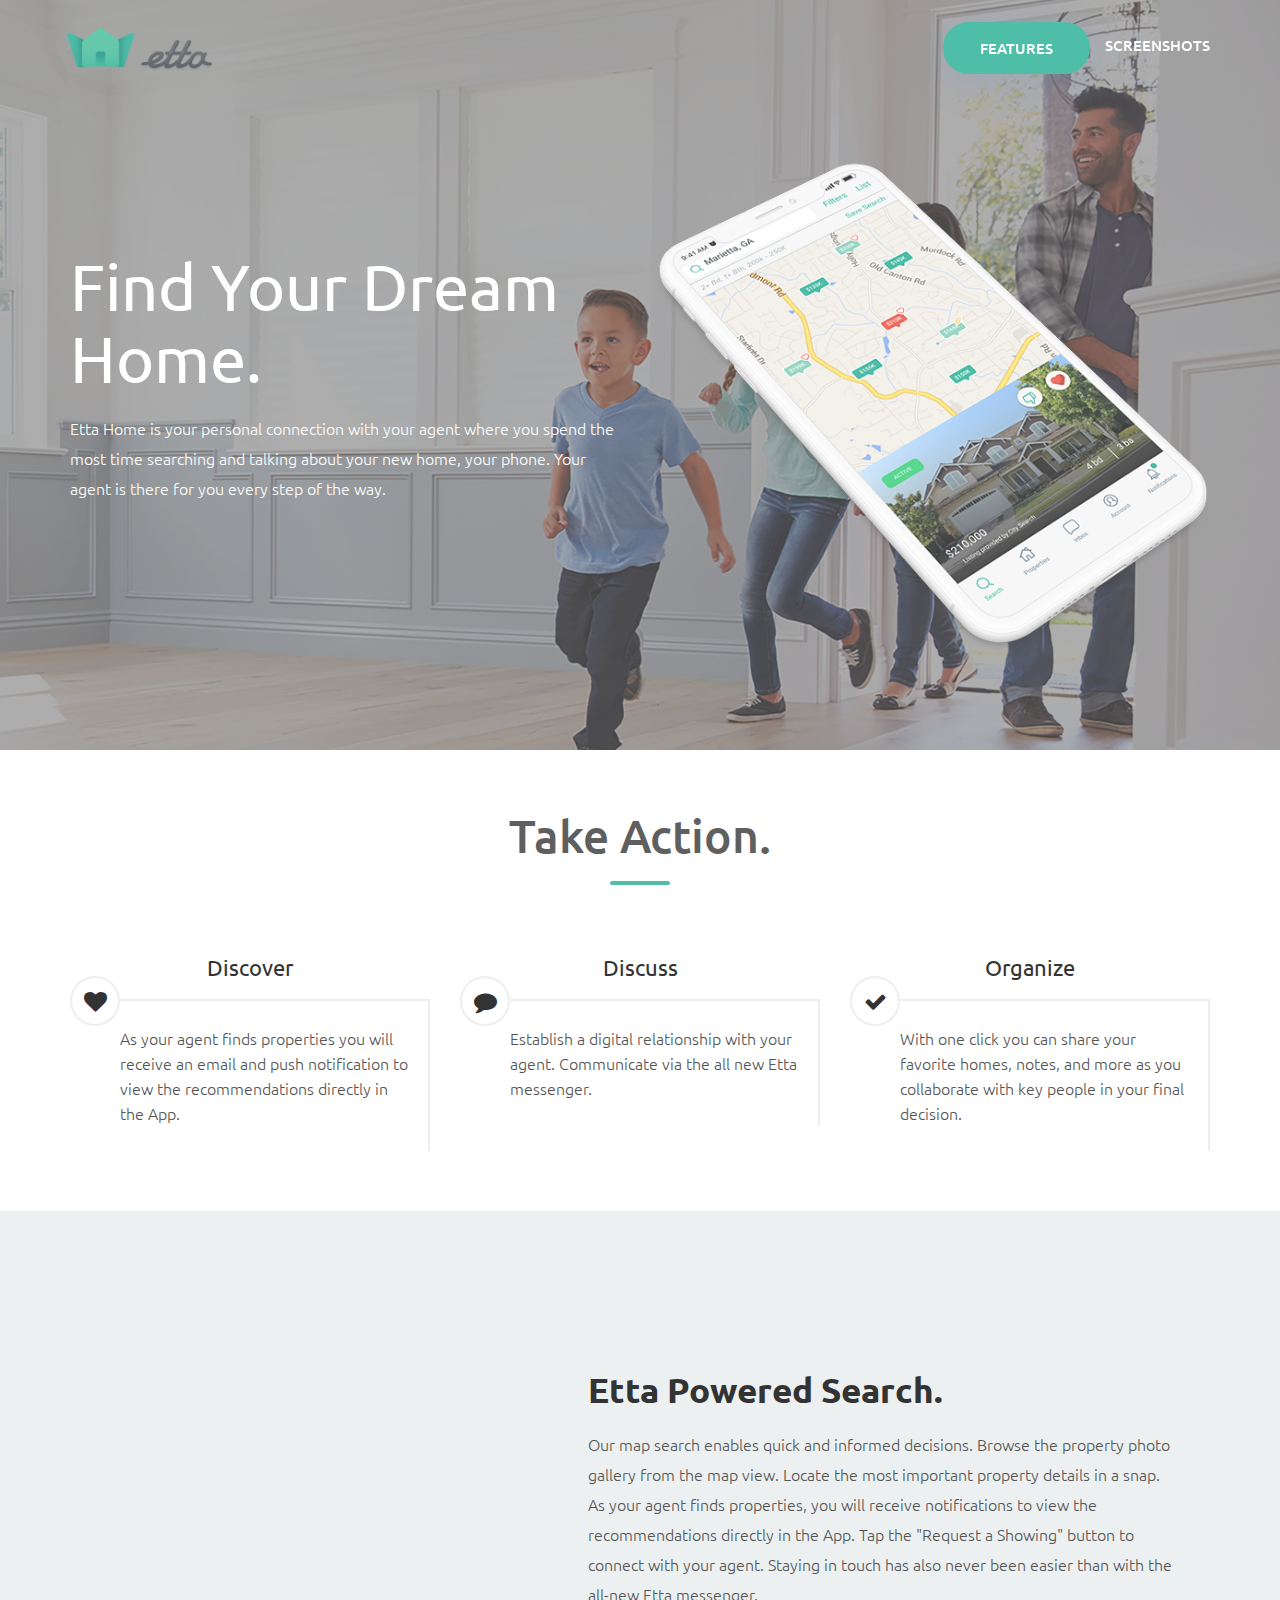
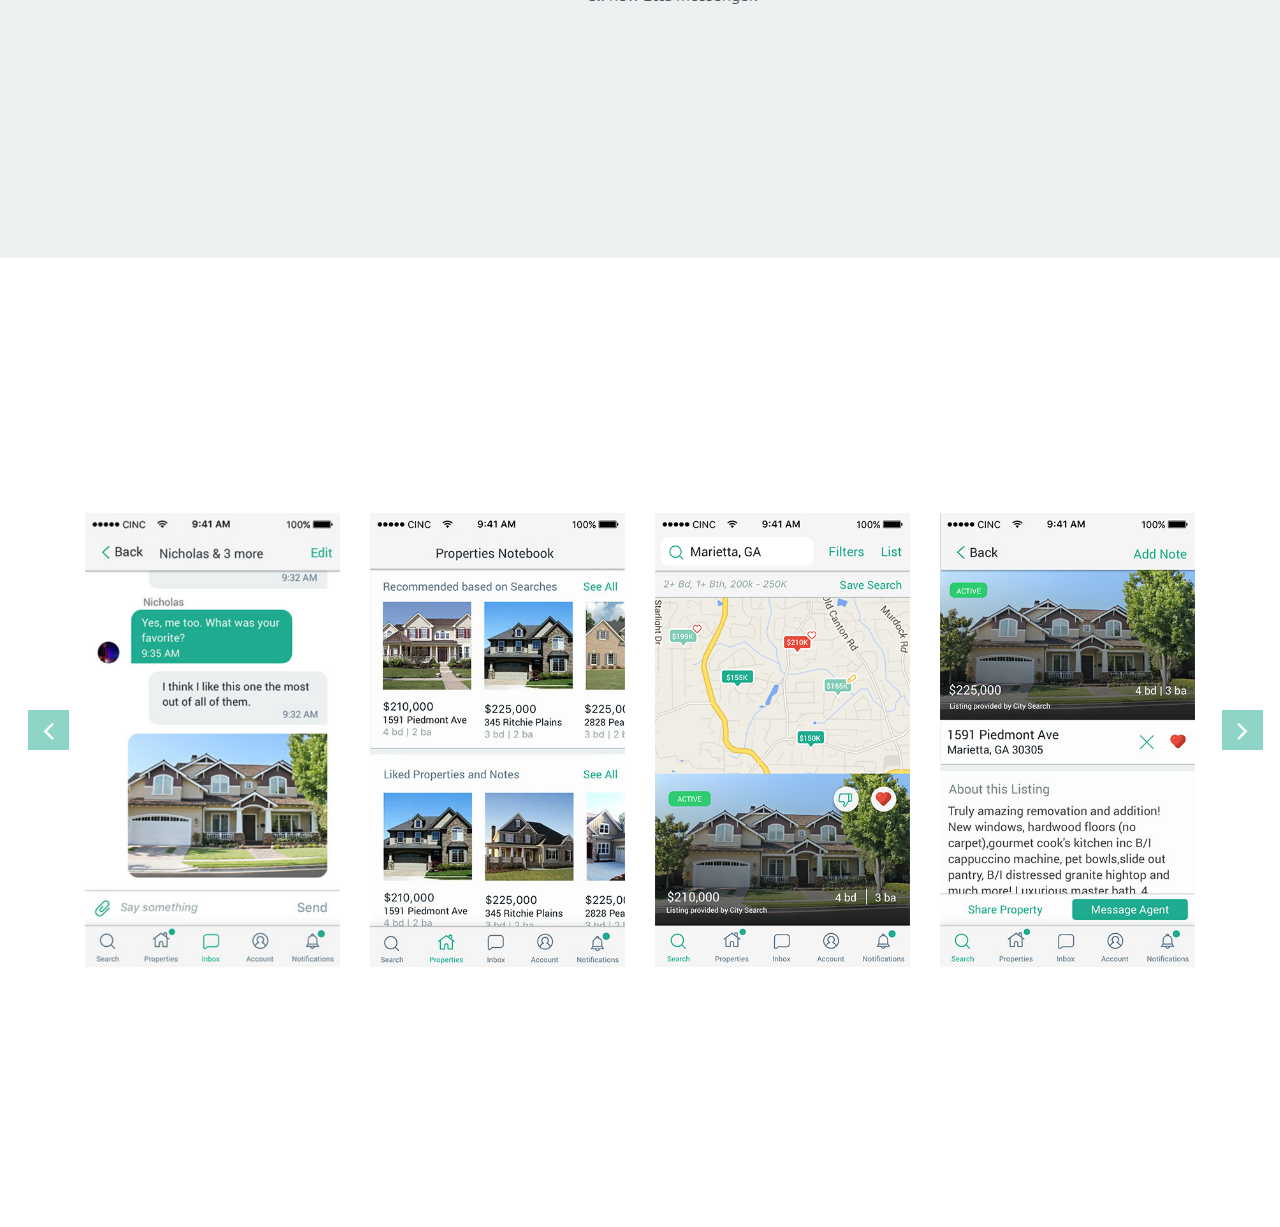
==== commit 198cb2ba: "Etta Second Upload Attempt" ====
--- a/unit_1/index.html
+++ b/unit_1/index.html
@@ -8,7 +8,17 @@
 		<meta name="viewport" content="width=device-width, initial-scale=1"> 
 		<!-- The above 3 meta tags *must* come first in the head; any other head content must come *after* these tags -->
 		<!-- SITE TITLE -->
-		<title>Restart - Responsive App Landing Page</title>			
+		<title>Etta Homes</title>
+		<!-- Favicon -->
+		<link rel="apple-touch-icon" sizes="180x180" href="assets/img/favicon/apple-touch-icon.png">
+		<link rel="icon" type="image/png" sizes="32x32" href="assets/img/favicon/favicon-32x32.png">
+		<link rel="icon" type="image/png" sizes="16x16" href="assets/img/favicon/favicon-16x16.png">
+		<link rel="manifest" href="assets/img/favicon/site.webmanifest">
+		<link rel="mask-icon" href="assets/img/favicon/safari-pinned-tab.svg" color="#5bbad5">
+		<link rel="shortcut icon" href="assets/img/favicon/favicon.ico">
+		<meta name="msapplication-TileColor" content="#da532c">
+		<meta name="msapplication-config" content="assets/img/favicon/browserconfig.xml">
+		<meta name="theme-color" content="#ffffff">		
 		<!-- Latest Bootstrap min CSS -->
 		<link rel="stylesheet" href="assets/bootstrap/css/bootstrap.min.css">		
 		<!-- Google Font -->
@@ -55,14 +65,13 @@
 						<span class="icon-bar"></span>
 						<span class="icon-bar"></span>
 					</button>
-					<a href="index.html" class="navbar-brand"><img src="assets/img/logo.png" alt="logo"></a>
+					<a href="index.html" class="navbar-brand"><img src="assets/img/logo.png" alt="Etta"></a>
 				</div>
 				<div class="navbar-collapse collapse">
 					<nav>
 						<ul class="nav navbar-nav navbar-right">
-							<li><a class="page-scroll" href="#feature">Features</a></li>						
+							<li><a class="page-scroll btn btn-default btn_download " href="#feature">Features</a></li>						
 							<li><a class="page-scroll" href="#screenshots">Screenshots</a></li>												
-							<li><a class="page-scroll btn btn-default btn_download " href="#contact">Contact</a></li>
 						</ul>
 					</nav>
 				</div> 
@@ -71,13 +80,13 @@
 		<!-- END NAVBAR -->	
 
 		<!-- START HOME -->
-		<section data-stellar-background-ratio="0.3" id="home" class="home_bg" style="background-image: url(assets/img/bg/home-bg1.png);  background-size:cover; background-position: center center">
+		<section data-stellar-background-ratio="0.3" id="home" class="home_bg" style="background-image: url(assets/img/home-bg1.png);  background-size:cover; background-position: center center">
 			<div class="container">
 				<div class="row">
 				 	<div class="col-md-6 col-sm-12 col-xs-12">
 						<div class="hero-text ">
-							<h2>App Landing Page </h2>
-							 <p>Lorem ipsum dolor sit amet, consectetur adipiscing elit, sed do eiusmod tempor incididunt ut labore et dolore magna aliqua. Ut enim ad minim veniam, quis nostrud exercitation ullamco</p>
+							<h2>Find your dream home.</h2>
+							 <p>Etta Home is your personal connection with your agent where you spend the most time searching and talking about your new home, your phone. Your agent is there for you every step of the way.</p>
 						</div> 
 					</div><!--- END COL -->
 					<div class="col-md-6 col-sm-12 col-xs-12 text-center">
@@ -95,16 +104,15 @@
 			<div class="container">
 				<div class="row ">
 					<div class="section-title text-center wow zoomIn">
-						<h2>About App</h2>
-						<div class="line"></div>
-						<p class="about-title">Lorem ipsum dolor sit amet, consectetur adipiscing elit. Integer in pulvinar lacus. Aenean efficitur vehicula orci, vel hendrerit orci viverra hendrerit. </p>						
+						<h2>Take Action.</h2>
+						<div class="line"></div>					
 					</div>
 					<div class="col-md-4 col-sm-4 col-xs-12">
 						<div class="aboutBox">
-							<h3 class="aboutBox-title">Made with Love</h3>
+							<h3 class="aboutBox-title">Discover</h3>
 							<div class="about-content">
 								<p class="box-description">
-									Lorem ipsum dolor sit amet, consectetur adipiscing elit. Integer in pulvinar lacus. Aenean efficitur vehicula orci, vel hendrerit. 
+									As your agent finds properties you will receive an email and push notification to view the recommendations directly in the App.
 								</p>
 								<div class="about-icon fa fa-heart"></div>
 							</div>
@@ -112,23 +120,23 @@
 					</div><!-- END COL-->
 					<div class="col-md-4 col-sm-4 col-xs-12">
 						<div class="aboutBox">
-							<h3 class="aboutBox-title">Customizable</h3>
+							<h3 class="aboutBox-title">Discuss</h3>
 							<div class="about-content">
 								<p class="box-description">
-									Lorem ipsum dolor sit amet, consectetur adipiscing elit. Integer in pulvinar lacus. Aenean efficitur vehicula orci, vel hendrerit.
+									Establish a digital relationship with your agent. Communicate via the all new Etta messenger.
 								</p>
-								<div class="about-icon fa fa-cog"></div>
+								<div class="about-icon fa fa-comment"></div>
 							</div>
 						</div>
 					</div><!-- END COL-->
 					<div class="col-md-4 col-sm-4 col-xs-12">
 						<div class="aboutBox">
-							<h3 class="aboutBox-title">Save Money</h3>
+							<h3 class="aboutBox-title">Organize</h3>
 							<div class="about-content">
 								<p class="box-description">
-									Lorem ipsum dolor sit amet, consectetur adipiscing elit. Integer in pulvinar lacus. Aenean efficitur vehicula orci, vel hendrerit.
+									With one click you can share your favorite homes, notes, and more as you collaborate with key people in your final decision.
 								</p>
-								<div class="about-icon fa fa-trophy"></div>
+								<div class="about-icon fa fa-check"></div>
 							</div>
 						</div>
 					</div><!-- END COL-->
@@ -148,8 +156,8 @@
 					</div><!-- END COL-->
 					<div class="col-md-7 col-sm-7 col-xs-12 no-padding">
 						<div class="single_feature">
-							<h1>Manage everything in one place</h1>
-							<p> Excepteur esse anim litteris velit, anim familiaritatem ingeniis labore incurreret non esse reprehenderit mentitum amet occaecat, labore e cupidatat qui illum. Lorem ipsum dolor sit amet, consectetur adipiscing elit. Integer in pulvinar lacus. Aenean efficitur vehicula orci, vel hendrerit orci viverra hendrerit.
+							<h1>Etta Powered Search.</h1>
+							<p> Our map search enables quick and informed decisions. Browse the property photo gallery from the map view.  Locate the most important property details in a snap. As your agent finds properties, you will receive notifications to view the recommendations directly in the App. Tap the "Request a Showing" button to connect with your agent. Staying in touch has also never been easier than with the all-new Etta messenger. 
 							</p>
 						</div>
 					</div><!-- END COL-->
@@ -163,9 +171,9 @@
 			<div class="container">
 				<div class="row">
 					<div class="section-title text-center wow zoomIn">
-						<h2>Screenshots</h2>
+						<h2>Get Results.</h2>
 						<div class="line"></div>
-						<p>Our awesome app screenshot gallery here.</p>
+						<p>A revamped personality and a fresh face! Introducing the all new Etta home search app!</p>
 					</div>				
 					<div class="col-md-12">
 						<div class="s-slider">
@@ -174,8 +182,6 @@
 						  <div class="item"><img src="assets/img/screenshot/3.jpg" alt=""/></div>
 						  <div class="item"><img src="assets/img/screenshot/4.jpg" alt=""/></div>
 						  <div class="item"><img src="assets/img/screenshot/5.jpg" alt=""/></div>
-						  <div class="item"><img src="assets/img/screenshot/6.jpg" alt=""/></div>
-						  <div class="item"><img src="assets/img/screenshot/7.jpg" alt=""/></div>
 						  <div class="item"><img src="assets/img/screenshot/1.jpg" alt=""/></div>
 						</div>
 					</div><!--- END COL -->
@@ -184,68 +190,13 @@
 		</section>
 		<!-- END APP SCREENSHOT -->
 		
-		<!-- START CONTACT FORM-->
-		<section id="contact" class="contact_area">
-			<div class="container">
-				<div class="row">
-					<div class="section-title text-center wow zoomIn">
-						<h2>Contact us</h2>
-						<div class="line"></div>
-						<p>If you have any question, get in touch here.</p>
-					</div>
-					<div class="col-md-8 col-sm-8 col-xs-12">
-						<div class="contact">
-							<form id="contact-form" method="post" enctype="multipart/form-data">
-								<div class="row">
-									<div class="form-group col-md-6">
-										<input type="text" name="name" class="form-control" id="first-name" placeholder="Name" required="required">
-									</div>
-									<div class="form-group col-md-6">
-										<input type="email" name="email" class="form-control" id="email" placeholder="Email" required="required">
-									</div>
-									<div class="form-group col-md-12">
-										<input type="text" name="subject" class="form-control" id="subject" placeholder="Subject" required="required">
-									</div>
-									<div class="form-group col-md-12">
-										<textarea rows="6" name="message" class="form-control" id="description" placeholder="Your Message" required="required"></textarea>
-									</div>
-									<div class="col-md-12">
-										<div class="actions">
-											<input type="submit" value="Send message" name="submit" id="submitButton" class="btn btn-lg btn-contact-bg" title="Submit Your Message!" />
-										</div>
-									</div>
-								</div>
-							</form>
-						</div>
-					</div><!--- END COL -->	
-					<div class="col-md-4 col-sm-4 col-xs-12">
-						<div class="contact_address">
-							<div class="single-address wow fadeInLeft">
-								<i class="fa fa-phone"></i>
-								<h4>Call Support</h4>
-								<p>(+1) 855 246 2717</p>
-							</div>
-							<div class="single-address wow fadeInLeft">
-								<i class="fa fa-envelope"></i>
-								<h4>Email Support</h4>
-								<p>support@commissionsinc.com</p>
-							</div>
-							
-							
-						</div>
-					</div><!-- END COL -->
-				</div><!--- END ROW -->				
-			</div><!--- END CONTAINER -->	
-		</section>
-		<!-- END CONTACT FORM -->
-		
 		<!-- START FOOTER -->
 		<div class="footer">
 			<div class="container">
 				<div class="row">					
 					<div class="col-md-12 col-sm-12 col-xs-12 text-center wow zoomIn">
 						<div class="footer_logo">
-							<a href="index.html"><img src="assets/img/logo.png" alt="logo"></a>
+							<a href="index.html"><img src="assets/img/logo.png" alt="Etta"></a>
 						</div>
 						<div class="copyright">
 							<p>Copyright &copy; 2018 | CINC</p>
--- a/unit_1/assets/css/style.css
+++ b/unit_1/assets/css/style.css
@@ -338,7 +338,7 @@
 }
 
 .home_bg {
-	
+    
     height: 750px;
     position: relative;
 }
@@ -370,7 +370,7 @@
 
 
 .hero-text {
-	margin-top: 0;
+    margin-top: 0;
 }
 @media only screen and (max-width:768px) { 
 .hero-text {
@@ -399,8 +399,9 @@
 
 .hero-text h2 {
 color: #fff;
-font-size: 60px;
+font-size: 65px;
 padding-top: 250px;
+
 text-transform: capitalize;
 }
 @media only screen and (max-width:768px) { 
@@ -412,27 +413,27 @@
 }
 @media only screen and (max-width:480px) { 
     .hero-text h2 {
-		font-size: 50px;
+        font-size: 50px;
         line-height: 55px;
     }
 }
 @media only screen and (max-width:414px) { 
     .hero-text h2 {
-		font-size: 45px;
+        font-size: 45px;
         line-height: 50px;
     }
 }
 @media only screen and (max-width:375px) { 
     .hero-text h2 {
         font-size: 40px;
-		line-height: 45px;
+        line-height: 45px;
     }
 }
 @media only screen and (max-width:320px) { 
     .hero-text h2 {
        font-size: 35px;
-	   line-height: 40px;
-	}
+       line-height: 40px;
+    }
 }
 .hero-text p {
 color: #fff;
@@ -471,8 +472,8 @@
 }
 @media only screen and (max-width:414px) { 
     .app-btn {
-	margin-bottom:30px;
-	margin-right: 0;
+    margin-bottom:30px;
+    margin-right: 0;
 }
 }
 .app-btn:hover{
@@ -571,7 +572,6 @@
     border-color: #1fac90;
     color: #1fac90;
 }
-
 /*============================*
   04.END ABOUT US DESIGN
  *==========================*/
@@ -1560,6 +1560,7 @@
 .f_skype{background:#01A4E0;}
 .copyright p {
 color:#000;
+font-size: 12px;
 margin-bottom: 0;
 padding-top: 10px;
 }
